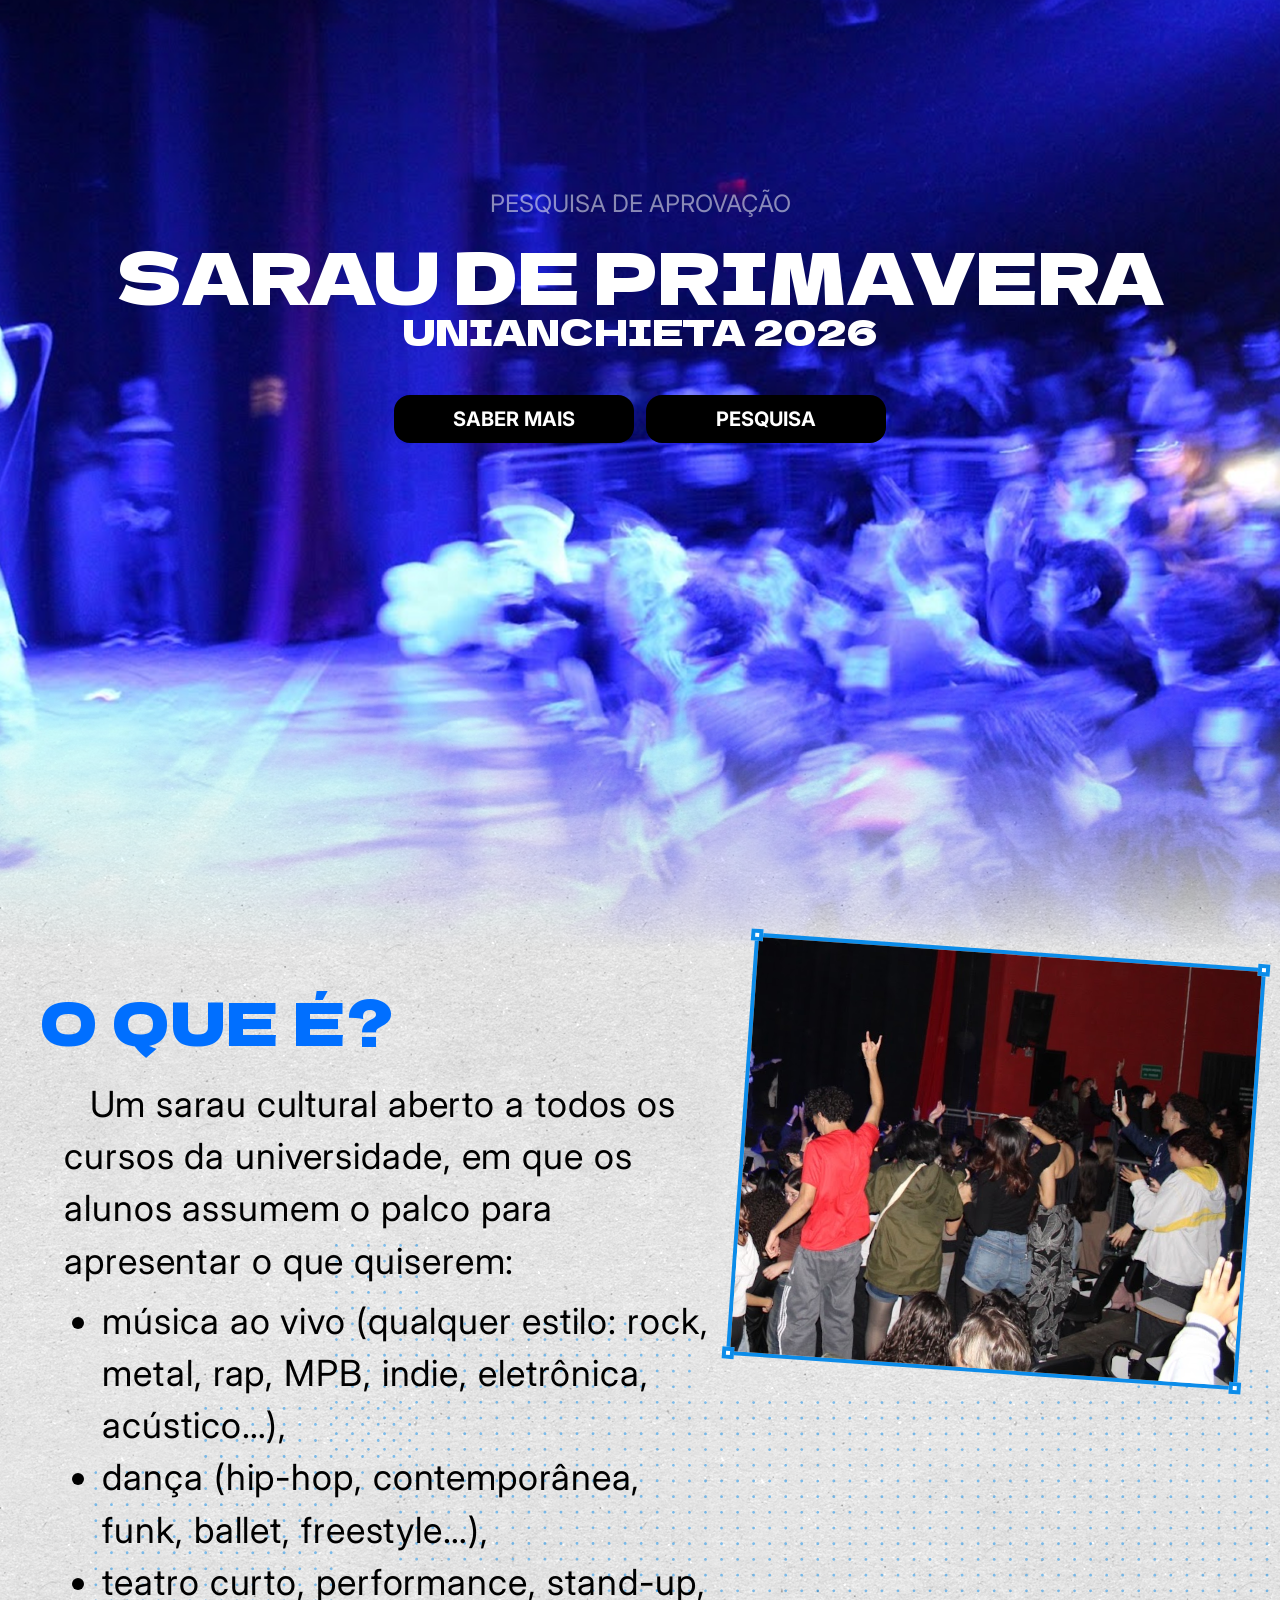
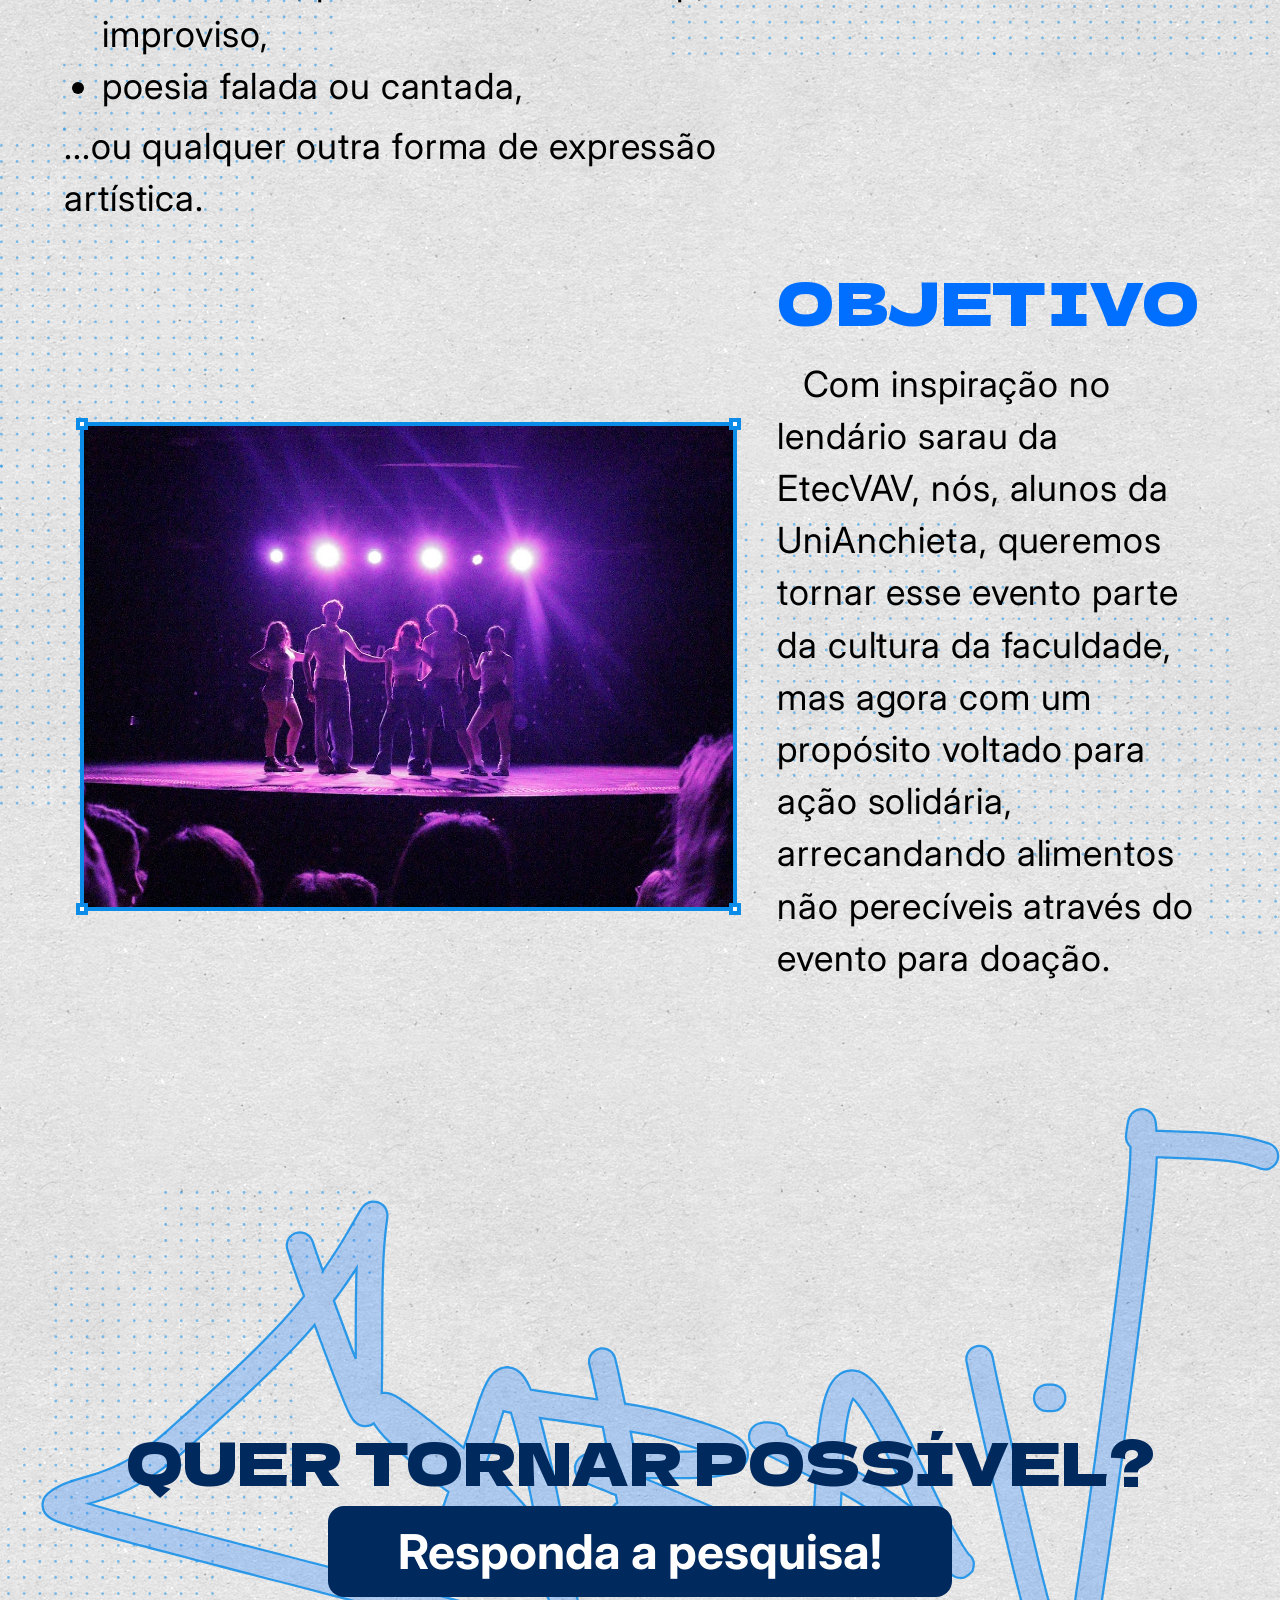
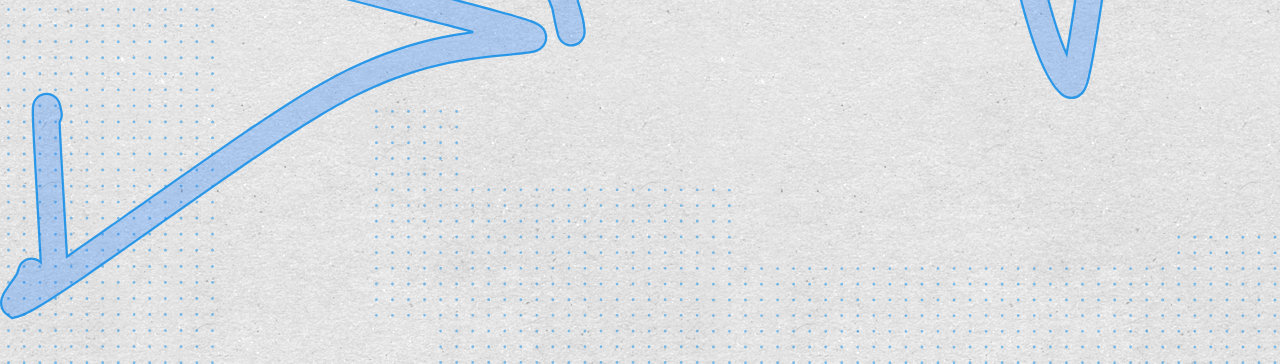
==== index.html @ e60c31ce "Correções de responsividade" ====
<!DOCTYPE html>
<html lang="pt-br">
<head>
    <meta charset="UTF-8">
    <meta name="viewport" content="width=device-width, initial-scale=1.0">
    <link rel="stylesheet" href="style.css">
    <title>Sarau cultural</title>
</head>
<body>
    <div id="TELAPRETA"><p>Por favor vire a tela.</p></div>
    <header class="h-screen md:h-[110vh] w-screen flex flex-col justify-center items-center text-white">
        <div class="flex flex-col justify-center items-center mb-[5vh]">
            <p class="text-gray-100/55 text-lg md:text-2xl mb-[2vh] mb">PESQUISA DE APROVAÇÃO</p>
            <div class="text-center">
                <h1 class="font-[DelaGothicOne] text-4xl md:text-7xl">SARAU DE PRIMAVERA</h1>
                <h3 class="font-[DelaGothicOne] text-xl md:text-4xl">UNIANCHIETA 2026</h3>
            </div>
        </div>
        <div class="flex flex-col md:flex-row gap-3 mb-[15vh] md:mb-[40vh] text-center">
            <a href="#fotoPessoas" class="bg-black rounded-2xl py-[.5em] w-[90vw] md:w-[12em] text-lg md:text-xl font-bold">SABER MAIS</a>
            <a href="" class="bg-black rounded-2xl py-[.5em] w-[90vw] md:w-[12em] text-lg md:text-xl font-bold">PESQUISA</a>
        </div>
    </header>
    <section class="flex flex-col items-center gap-5 mx-10 relative">
        <div data-proporcaox="421" data-proporcaoy="724" id="fotoPessoas" class="lg:absolute border-[#0C8CE9] border-solid border-4 -right-3 -top-10 lg:max-w-[40vw]">
            <div class="quadradinho absolute -top-2 -left-2"></div>
            <div class="quadradinho absolute -top-2 -right-2"></div>
            <div class="quadradinho absolute -bottom-2 -left-2"></div>
            <div class="quadradinho absolute -bottom-2 -right-2"></div>
            <img src="static/images/Pessoas.png" alt="Pessoas em pé de costas assistindo ao sarau">
        </div>
        <div class="absolute top-[50%] -left-10 -z-1 select-none"><img src="static/images/Dots.svg" aria-disabled="true"></div>
        <div class="absolute -top-10 right-50 rotate-270 -z-1 select-none"><img src="static/images/Dots.svg" aria-disabled="true"></div>
        <div class="flex flex-col gap-3 md:gap-7">
            <h2 class="font-[DelaGothicOne] text-3xl md:text-6xl text-[#006FFF] tracking-wide">O QUE É?</h2>
            <div class="text-xl md:text-4xl lg:w-[55%] leading-[145%] tracking-wide ml-6 flex flex-col gap-2">
                <p class="indent-[2vw]">Um sarau cultural aberto a todos os cursos da universidade, em que os alunos assumem o palco para apresentar o que quiserem:</p>
                <ul class="list-disc ml-[3vw]">
                    <li>música ao vivo (qualquer estilo: rock, metal, rap, MPB, indie, eletrônica, acústico…),</li>
                    <li>dança (hip-hop, contemporânea, funk, ballet, freestyle…),</li>
                    <li>teatro curto, performance, stand-up, improviso,</li>
                    <li>poesia falada ou cantada,</li>
                </ul>
                <p>...ou qualquer outra forma de expressão artística.</p>
            </div>
        </div>
    </section>
    <section class="flex flex-col lg:flex-row lg:justify-evenly items-center gap-10 mx-10 lg:mx-20 mt-[2vh] lg:mt-[5vh] relative">
        <div id="fotoDanca" class="relative border-[#0C8CE9] border-solid border-4 h-[95%]">
            <div class="quadradinho absolute -top-2 -left-2"></div>
            <div class="quadradinho absolute -top-2 -right-2"></div>
            <div class="quadradinho absolute -bottom-2 -left-2"></div>
            <div class="quadradinho absolute -bottom-2 -right-2"></div>
            <img src="static/images/Danca.JPG" alt="Pessoas com o rosto escuro em cima de um palco com luzes roxas atrás">
        </div>  
        <div class="absolute -top-10 right-50 rotate-90 -z-1 select-none"><img src="static/images/Dots.svg" aria-disabled="true"></div>
        <div class="flex flex-col gap-7 md:text-center lg:text-left lg:mb-20 lg:w-[70%]">
            <h2 class="font-[DelaGothicOne] text-3xl md:text-6xl md:text-center text-[#006FFF] tracking-wide">OBJETIVO</h2>
            <p class="indent-[2vw] text-xl md:text-4xl leading-[145%] justify-self-center tracking-wide">Com inspiração no lendário sarau da EtecVAV, nós, alunos da UniAnchieta, queremos tornar esse evento parte da cultura da faculdade, mas agora com um propósito voltado para ação solidária, arrecandando alimentos não perecíveis através do evento para doação.</p>
        </div>
    </section>
    <footer class="py-10 md:py-auto md:h-screen flex justify-center items-center flex-col gap-4 relative overflow-hidden text-center">
        <div class="absolute -bottom-[25%] -left-10 -z-1 select-none"><img src="static/images/Dots.svg" aria-disabled="true"></div>
        <div class="absolute -bottom-[50%] right-50 rotate-270 -z-1 select-none"><img src="static/images/Dots.svg" aria-disabled="true"></div>
        <h1 class="font-[DelaGothicOne] text-4xl md:text-6xl text-[#00295E]">QUER TORNAR POSSÍVEL?</h1>
        <a href="" class="bg-[#00295E] rounded-2xl py-[.45em] w-[13em] text-2xl md:text-5xl text-center font-bold text-white">Responda a pesquisa!</a>
    </footer>
</body>
</html>
---- style.css ----
/*! tailwindcss v4.2.1 | MIT License | https://tailwindcss.com */
@layer properties;
@layer theme, base, components, utilities;
@layer theme {
  :root, :host {
    --font-sans: ui-sans-serif, system-ui, sans-serif, "Apple Color Emoji",
      "Segoe UI Emoji", "Segoe UI Symbol", "Noto Color Emoji";
    --font-mono: ui-monospace, SFMono-Regular, Menlo, Monaco, Consolas, "Liberation Mono",
      "Courier New", monospace;
    --color-gray-100: oklch(96.7% 0.003 264.542);
    --color-black: #000;
    --color-white: #fff;
    --spacing: 0.25rem;
    --text-lg: 1.125rem;
    --text-lg--line-height: calc(1.75 / 1.125);
    --text-xl: 1.25rem;
    --text-xl--line-height: calc(1.75 / 1.25);
    --text-2xl: 1.5rem;
    --text-2xl--line-height: calc(2 / 1.5);
    --text-3xl: 1.875rem;
    --text-3xl--line-height: calc(2.25 / 1.875);
    --text-4xl: 2.25rem;
    --text-4xl--line-height: calc(2.5 / 2.25);
    --text-5xl: 3rem;
    --text-5xl--line-height: 1;
    --text-6xl: 3.75rem;
    --text-6xl--line-height: 1;
    --text-7xl: 4.5rem;
    --text-7xl--line-height: 1;
    --font-weight-bold: 700;
    --tracking-wide: 0.025em;
    --radius-2xl: 1rem;
    --default-font-family: var(--font-sans);
    --default-mono-font-family: var(--font-mono);
  }
}
@layer base {
  *, ::after, ::before, ::backdrop, ::file-selector-button {
    box-sizing: border-box;
    margin: 0;
    padding: 0;
    border: 0 solid;
  }
  html, :host {
    line-height: 1.5;
    -webkit-text-size-adjust: 100%;
    tab-size: 4;
    font-family: var(--default-font-family, ui-sans-serif, system-ui, sans-serif, "Apple Color Emoji", "Segoe UI Emoji", "Segoe UI Symbol", "Noto Color Emoji");
    font-feature-settings: var(--default-font-feature-settings, normal);
    font-variation-settings: var(--default-font-variation-settings, normal);
    -webkit-tap-highlight-color: transparent;
  }
  hr {
    height: 0;
    color: inherit;
    border-top-width: 1px;
  }
  abbr:where([title]) {
    -webkit-text-decoration: underline dotted;
    text-decoration: underline dotted;
  }
  h1, h2, h3, h4, h5, h6 {
    font-size: inherit;
    font-weight: inherit;
  }
  a {
    color: inherit;
    -webkit-text-decoration: inherit;
    text-decoration: inherit;
  }
  b, strong {
    font-weight: bolder;
  }
  code, kbd, samp, pre {
    font-family: var(--default-mono-font-family, ui-monospace, SFMono-Regular, Menlo, Monaco, Consolas, "Liberation Mono", "Courier New", monospace);
    font-feature-settings: var(--default-mono-font-feature-settings, normal);
    font-variation-settings: var(--default-mono-font-variation-settings, normal);
    font-size: 1em;
  }
  small {
    font-size: 80%;
  }
  sub, sup {
    font-size: 75%;
    line-height: 0;
    position: relative;
    vertical-align: baseline;
  }
  sub {
    bottom: -0.25em;
  }
  sup {
    top: -0.5em;
  }
  table {
    text-indent: 0;
    border-color: inherit;
    border-collapse: collapse;
  }
  :-moz-focusring {
    outline: auto;
  }
  progress {
    vertical-align: baseline;
  }
  summary {
    display: list-item;
  }
  ol, ul, menu {
    list-style: none;
  }
  img, svg, video, canvas, audio, iframe, embed, object {
    display: block;
    vertical-align: middle;
  }
  img, video {
    max-width: 100%;
    height: auto;
  }
  button, input, select, optgroup, textarea, ::file-selector-button {
    font: inherit;
    font-feature-settings: inherit;
    font-variation-settings: inherit;
    letter-spacing: inherit;
    color: inherit;
    border-radius: 0;
    background-color: transparent;
    opacity: 1;
  }
  :where(select:is([multiple], [size])) optgroup {
    font-weight: bolder;
  }
  :where(select:is([multiple], [size])) optgroup option {
    padding-inline-start: 20px;
  }
  ::file-selector-button {
    margin-inline-end: 4px;
  }
  ::placeholder {
    opacity: 1;
  }
  @supports (not (-webkit-appearance: -apple-pay-button))  or (contain-intrinsic-size: 1px) {
    ::placeholder {
      color: currentcolor;
      @supports (color: color-mix(in lab, red, red)) {
        color: color-mix(in oklab, currentcolor 50%, transparent);
      }
    }
  }
  textarea {
    resize: vertical;
  }
  ::-webkit-search-decoration {
    -webkit-appearance: none;
  }
  ::-webkit-date-and-time-value {
    min-height: 1lh;
    text-align: inherit;
  }
  ::-webkit-datetime-edit {
    display: inline-flex;
  }
  ::-webkit-datetime-edit-fields-wrapper {
    padding: 0;
  }
  ::-webkit-datetime-edit, ::-webkit-datetime-edit-year-field, ::-webkit-datetime-edit-month-field, ::-webkit-datetime-edit-day-field, ::-webkit-datetime-edit-hour-field, ::-webkit-datetime-edit-minute-field, ::-webkit-datetime-edit-second-field, ::-webkit-datetime-edit-millisecond-field, ::-webkit-datetime-edit-meridiem-field {
    padding-block: 0;
  }
  ::-webkit-calendar-picker-indicator {
    line-height: 1;
  }
  :-moz-ui-invalid {
    box-shadow: none;
  }
  button, input:where([type="button"], [type="reset"], [type="submit"]), ::file-selector-button {
    appearance: button;
  }
  ::-webkit-inner-spin-button, ::-webkit-outer-spin-button {
    height: auto;
  }
  [hidden]:where(:not([hidden="until-found"])) {
    display: none !important;
  }
}
@layer utilities {
  .absolute {
    position: absolute;
  }
  .relative {
    position: relative;
  }
  .static {
    position: static;
  }
  .-top-2 {
    top: calc(var(--spacing) * -2);
  }
  .-top-10 {
    top: calc(var(--spacing) * -10);
  }
  .top-\[50\%\] {
    top: 50%;
  }
  .-right-2 {
    right: calc(var(--spacing) * -2);
  }
  .-right-3 {
    right: calc(var(--spacing) * -3);
  }
  .right-50 {
    right: calc(var(--spacing) * 50);
  }
  .-bottom-2 {
    bottom: calc(var(--spacing) * -2);
  }
  .-bottom-\[25\%\] {
    bottom: calc(25% * -1);
  }
  .-bottom-\[50\%\] {
    bottom: calc(50% * -1);
  }
  .-left-2 {
    left: calc(var(--spacing) * -2);
  }
  .-left-10 {
    left: calc(var(--spacing) * -10);
  }
  .-z-1 {
    z-index: calc(1 * -1);
  }
  .mx-10 {
    margin-inline: calc(var(--spacing) * 10);
  }
  .mt-60 {
    margin-top: calc(var(--spacing) * 60);
  }
  .mt-\[2vh\] {
    margin-top: 2vh;
  }
  .mb-\[2vh\] {
    margin-bottom: 2vh;
  }
  .mb-\[5vh\] {
    margin-bottom: 5vh;
  }
  .mb-\[15vh\] {
    margin-bottom: 15vh;
  }
  .ml-6 {
    margin-left: calc(var(--spacing) * 6);
  }
  .ml-\[3vw\] {
    margin-left: 3vw;
  }
  .flex {
    display: flex;
  }
  .table {
    display: table;
  }
  .h-\[95\%\] {
    height: 95%;
  }
  .h-screen {
    height: 100vh;
  }
  .w-\[13em\] {
    width: 13em;
  }
  .w-\[90vw\] {
    width: 90vw;
  }
  .w-screen {
    width: 100vw;
  }
  .max-w-\[40vw\] {
    max-width: 40vw;
  }
  .border-collapse {
    border-collapse: collapse;
  }
  .rotate-90 {
    rotate: 90deg;
  }
  .rotate-270 {
    rotate: 270deg;
  }
  .resize {
    resize: both;
  }
  .list-disc {
    list-style-type: disc;
  }
  .flex-col {
    flex-direction: column;
  }
  .items-center {
    align-items: center;
  }
  .justify-center {
    justify-content: center;
  }
  .gap-2 {
    gap: calc(var(--spacing) * 2);
  }
  .gap-3 {
    gap: calc(var(--spacing) * 3);
  }
  .gap-4 {
    gap: calc(var(--spacing) * 4);
  }
  .gap-5 {
    gap: calc(var(--spacing) * 5);
  }
  .gap-7 {
    gap: calc(var(--spacing) * 7);
  }
  .gap-10 {
    gap: calc(var(--spacing) * 10);
  }
  .justify-self-center {
    justify-self: center;
  }
  .overflow-hidden {
    overflow: hidden;
  }
  .rounded-2xl {
    border-radius: var(--radius-2xl);
  }
  .border {
    border-style: var(--tw-border-style);
    border-width: 1px;
  }
  .border-4 {
    border-style: var(--tw-border-style);
    border-width: 4px;
  }
  .border-solid {
    --tw-border-style: solid;
    border-style: solid;
  }
  .border-\[\#0C8CE9\] {
    border-color: #0C8CE9;
  }
  .bg-\[\#00295E\] {
    background-color: #00295E;
  }
  .bg-black {
    background-color: var(--color-black);
  }
  .py-10 {
    padding-block: calc(var(--spacing) * 10);
  }
  .py-\[\.5em\] {
    padding-block: .5em;
  }
  .py-\[\.45em\] {
    padding-block: .45em;
  }
  .text-center {
    text-align: center;
  }
  .indent-\[2vw\] {
    text-indent: 2vw;
  }
  .font-\[DelaGothicOne\] {
    font-family: DelaGothicOne;
  }
  .text-2xl {
    font-size: var(--text-2xl);
    line-height: var(--tw-leading, var(--text-2xl--line-height));
  }
  .text-3xl {
    font-size: var(--text-3xl);
    line-height: var(--tw-leading, var(--text-3xl--line-height));
  }
  .text-4xl {
    font-size: var(--text-4xl);
    line-height: var(--tw-leading, var(--text-4xl--line-height));
  }
  .text-lg {
    font-size: var(--text-lg);
    line-height: var(--tw-leading, var(--text-lg--line-height));
  }
  .text-xl {
    font-size: var(--text-xl);
    line-height: var(--tw-leading, var(--text-xl--line-height));
  }
  .leading-\[145\%\] {
    --tw-leading: 145%;
    line-height: 145%;
  }
  .font-bold {
    --tw-font-weight: var(--font-weight-bold);
    font-weight: var(--font-weight-bold);
  }
  .tracking-wide {
    --tw-tracking: var(--tracking-wide);
    letter-spacing: var(--tracking-wide);
  }
  .text-\[\#006FFF\] {
    color: #006FFF;
  }
  .text-\[\#00295E\] {
    color: #00295E;
  }
  .text-gray-100 {
    color: var(--color-gray-100);
  }
  .text-gray-100\/55 {
    color: color-mix(in srgb, oklch(96.7% 0.003 264.542) 55%, transparent);
    @supports (color: color-mix(in lab, red, red)) {
      color: color-mix(in oklab, var(--color-gray-100) 55%, transparent);
    }
  }
  .text-white {
    color: var(--color-white);
  }
  .underline {
    text-decoration-line: underline;
  }
  .outline {
    outline-style: var(--tw-outline-style);
    outline-width: 1px;
  }
  .select-none {
    -webkit-user-select: none;
    user-select: none;
  }
  .md\:absolute {
    @media (width >= 48rem) {
      position: absolute;
    }
  }
  .md\:mt-\[50vh\] {
    @media (width >= 48rem) {
      margin-top: 50vh;
    }
  }
  .md\:mt-auto {
    @media (width >= 48rem) {
      margin-top: auto;
    }
  }
  .md\:mb-\[40vh\] {
    @media (width >= 48rem) {
      margin-bottom: 40vh;
    }
  }
  .md\:h-\[110vh\] {
    @media (width >= 48rem) {
      height: 110vh;
    }
  }
  .md\:h-screen {
    @media (width >= 48rem) {
      height: 100vh;
    }
  }
  .md\:w-\[12em\] {
    @media (width >= 48rem) {
      width: 12em;
    }
  }
  .md\:max-w-\[40vw\] {
    @media (width >= 48rem) {
      max-width: 40vw;
    }
  }
  .md\:flex-row {
    @media (width >= 48rem) {
      flex-direction: row;
    }
  }
  .md\:gap-7 {
    @media (width >= 48rem) {
      gap: calc(var(--spacing) * 7);
    }
  }
  .md\:text-center {
    @media (width >= 48rem) {
      text-align: center;
    }
  }
  .md\:text-2xl {
    @media (width >= 48rem) {
      font-size: var(--text-2xl);
      line-height: var(--tw-leading, var(--text-2xl--line-height));
    }
  }
  .md\:text-4xl {
    @media (width >= 48rem) {
      font-size: var(--text-4xl);
      line-height: var(--tw-leading, var(--text-4xl--line-height));
    }
  }
  .md\:text-5xl {
    @media (width >= 48rem) {
      font-size: var(--text-5xl);
      line-height: var(--tw-leading, var(--text-5xl--line-height));
    }
  }
  .md\:text-6xl {
    @media (width >= 48rem) {
      font-size: var(--text-6xl);
      line-height: var(--tw-leading, var(--text-6xl--line-height));
    }
  }
  .md\:text-7xl {
    @media (width >= 48rem) {
      font-size: var(--text-7xl);
      line-height: var(--tw-leading, var(--text-7xl--line-height));
    }
  }
  .md\:text-xl {
    @media (width >= 48rem) {
      font-size: var(--text-xl);
      line-height: var(--tw-leading, var(--text-xl--line-height));
    }
  }
  .lg\:absolute {
    @media (width >= 64rem) {
      position: absolute;
    }
  }
  .lg\:mx-20 {
    @media (width >= 64rem) {
      margin-inline: calc(var(--spacing) * 20);
    }
  }
  .lg\:mt-\[5vh\] {
    @media (width >= 64rem) {
      margin-top: 5vh;
    }
  }
  .lg\:mt-auto {
    @media (width >= 64rem) {
      margin-top: auto;
    }
  }
  .lg\:mb-20 {
    @media (width >= 64rem) {
      margin-bottom: calc(var(--spacing) * 20);
    }
  }
  .lg\:w-\[55\%\] {
    @media (width >= 64rem) {
      width: 55%;
    }
  }
  .lg\:w-\[70\%\] {
    @media (width >= 64rem) {
      width: 70%;
    }
  }
  .lg\:max-w-\[40vw\] {
    @media (width >= 64rem) {
      max-width: 40vw;
    }
  }
  .lg\:flex-row {
    @media (width >= 64rem) {
      flex-direction: row;
    }
  }
  .lg\:justify-evenly {
    @media (width >= 64rem) {
      justify-content: space-evenly;
    }
  }
  .lg\:text-left {
    @media (width >= 64rem) {
      text-align: left;
    }
  }
}
@font-face {
  font-family: "DelaGothicOne";
  src: url(static/fonts/Dela_Gothic_One/DelaGothicOne-Regular.ttf);
}
@font-face {
  font-family: "Inter";
  src: url(static/fonts/Inter/Inter-VariableFont_opsz\,wght.ttf);
}
html, body {
  padding: 0;
  margin: 0;
  min-height: 100vh;
  font-family: "Inter", sans-serif;
  scroll-behavior: smooth;
  scrollbar-width: thin;
  scrollbar-color: #0095ff transparent;
}
body {
  background-image: url(static/images/paper.png);
  overflow-x: hidden;
}
header {
  background-image: url(static/images/Hero.png);
  background-position: bottom;
  background-size: cover;
  background-repeat: no-repeat;
}
footer {
  background-image: url(static/images/Grafite.svg);
  background-position: center;
  background-size: cover;
  background-repeat: no-repeat;
}
.quadradinho {
  background-color: white;
  border: #0C8CE9 solid 4px;
  width: 12px;
  height: 12px;
}
#fotoPessoas {
  rotate: 4deg;
}
#TELAPRETA {
  width: 100vw;
  height: 100vh;
  background-color: black;
  color: #fff;
  position: fixed;
  top: 0;
  left: 0;
  text-align: center;
  display: none;
  justify-content: center;
  align-items: center;
  z-index: 100;
}
@media (width >= 48rem) {
  footer {
    background-size: contain;
  }
}
@media only screen and (max-width: 1000px) and (orientation: landscape) {
  #TELAPRETA {
    display: flex;
  }
}
@property --tw-border-style {
  syntax: "*";
  inherits: false;
  initial-value: solid;
}
@property --tw-leading {
  syntax: "*";
  inherits: false;
}
@property --tw-font-weight {
  syntax: "*";
  inherits: false;
}
@property --tw-tracking {
  syntax: "*";
  inherits: false;
}
@property --tw-outline-style {
  syntax: "*";
  inherits: false;
  initial-value: solid;
}
@layer properties {
  @supports ((-webkit-hyphens: none) and (not (margin-trim: inline))) or ((-moz-orient: inline) and (not (color:rgb(from red r g b)))) {
    *, ::before, ::after, ::backdrop {
      --tw-border-style: solid;
      --tw-leading: initial;
      --tw-font-weight: initial;
      --tw-tracking: initial;
      --tw-outline-style: solid;
    }
  }
}
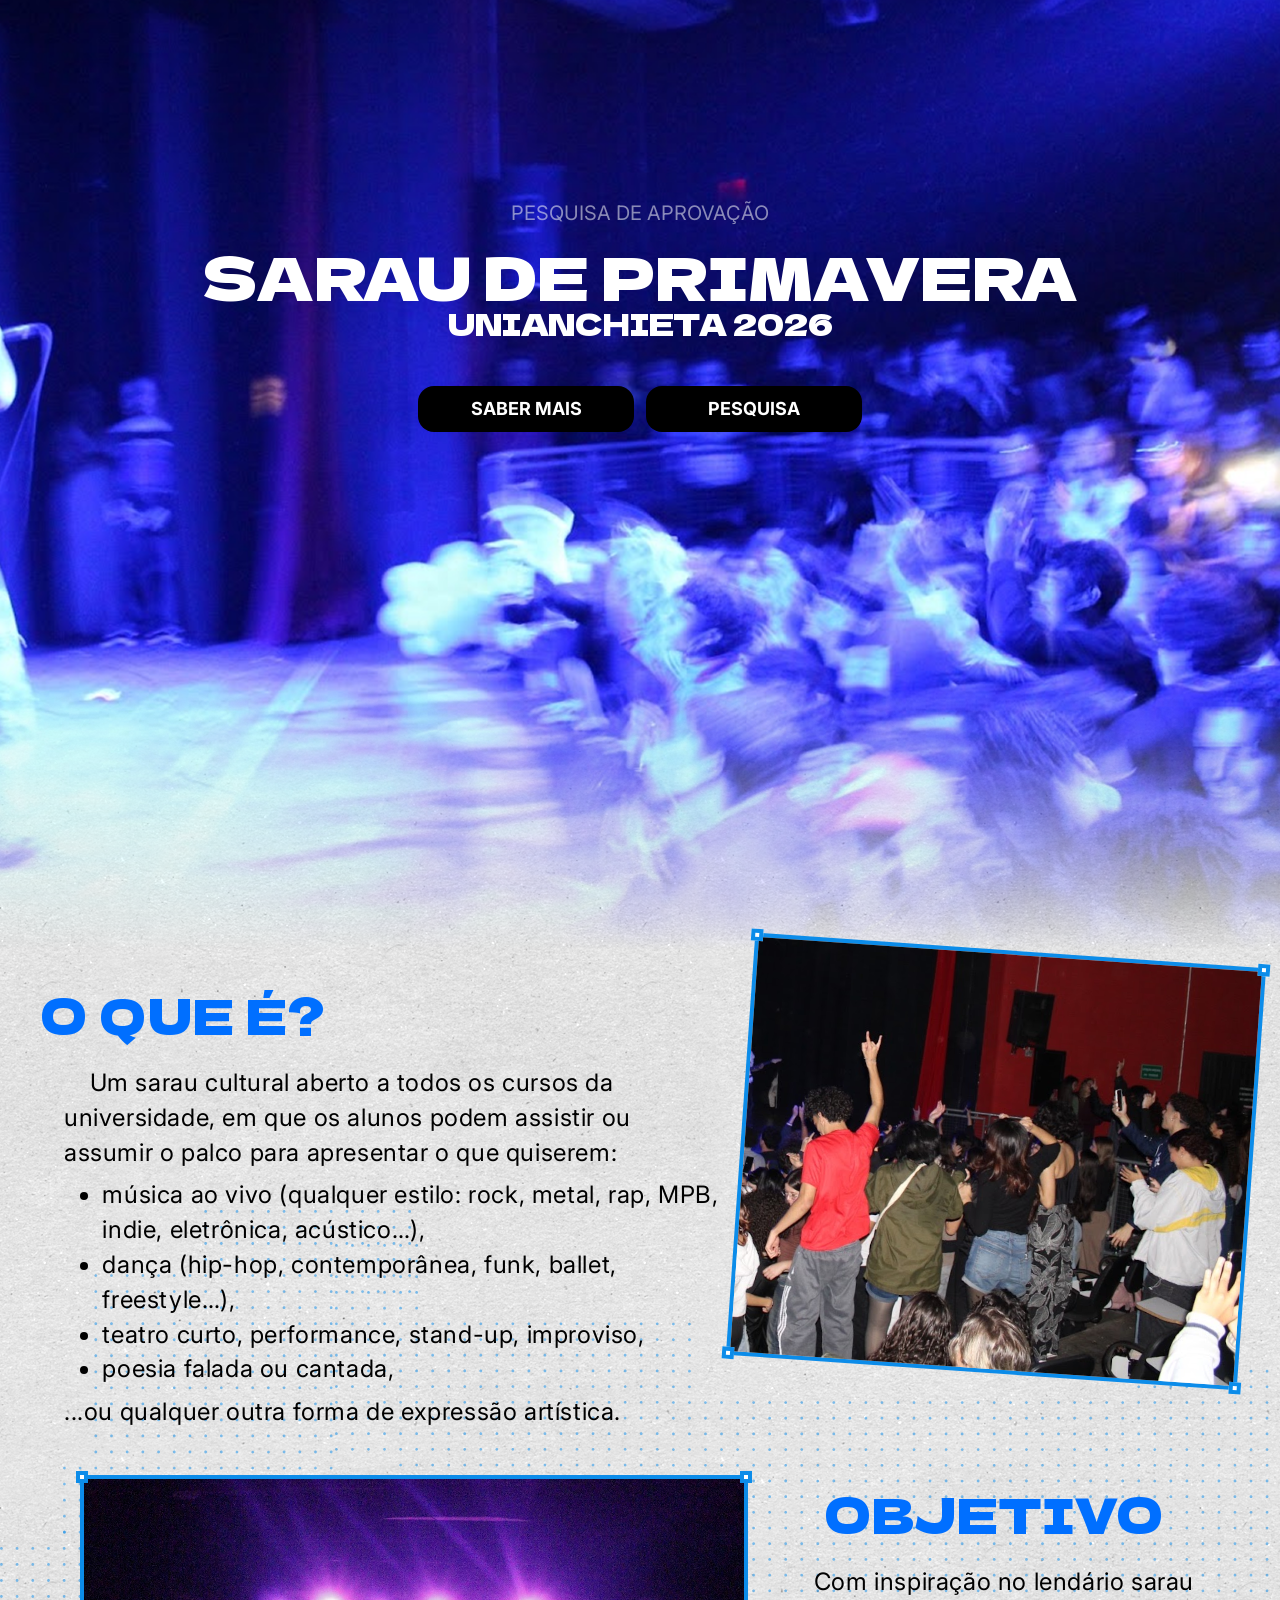
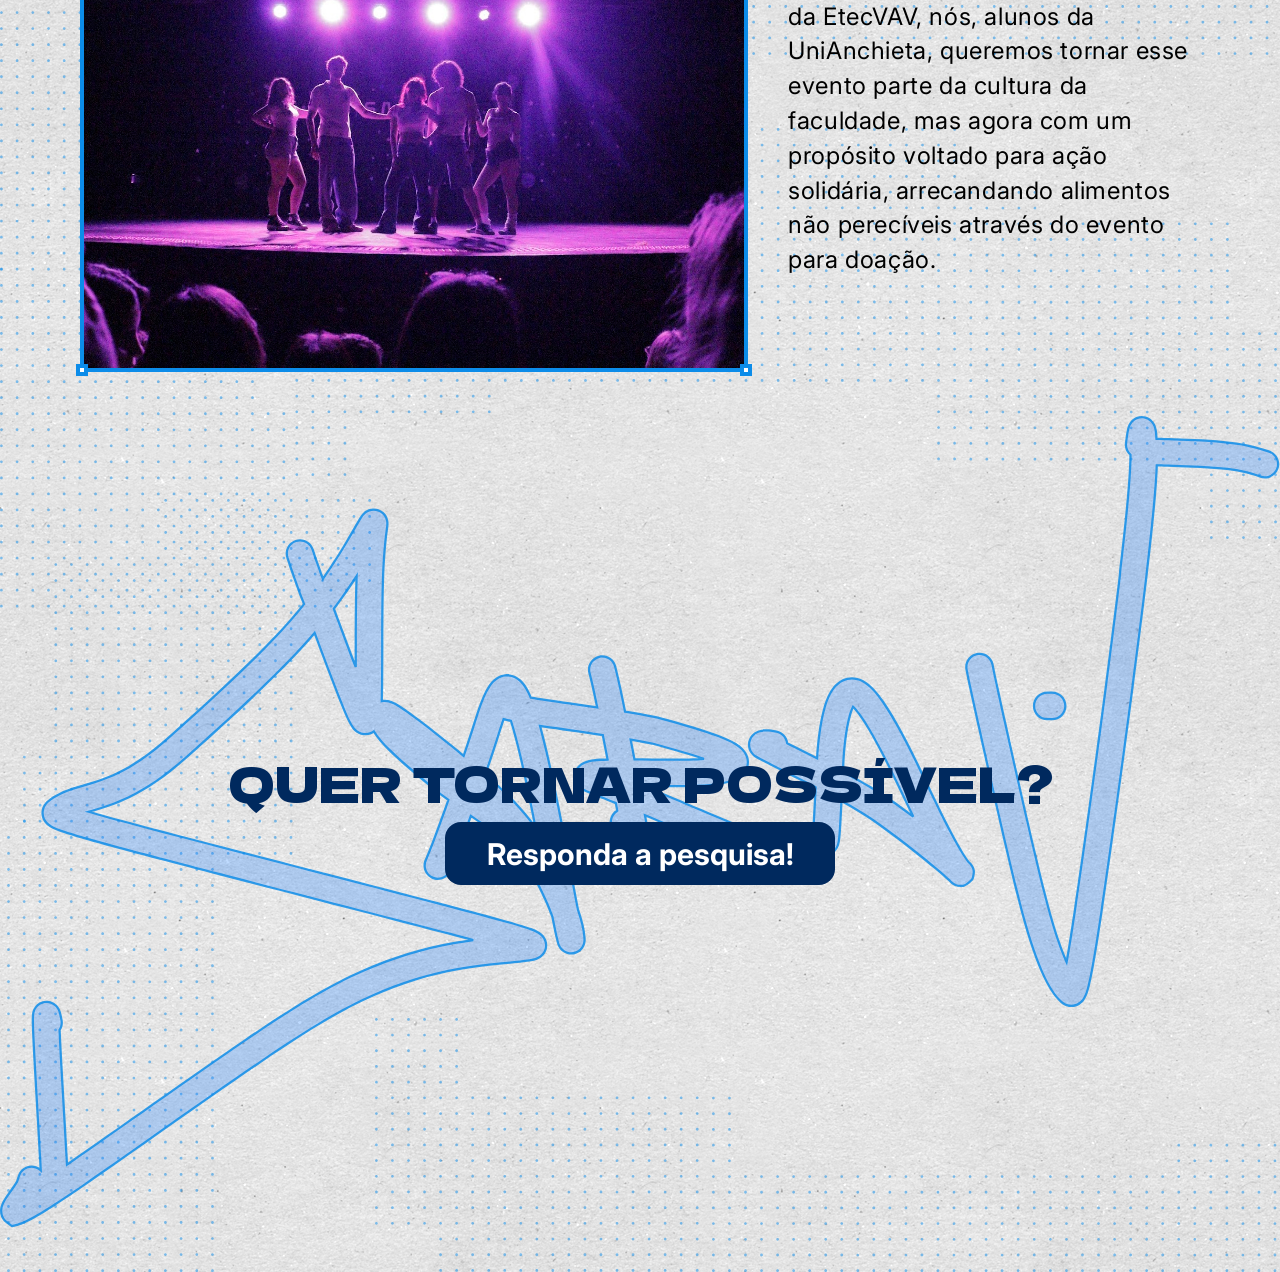
==== commit fbe75ab3: "Responsividade para monitores médios" ====
--- a/index.html
+++ b/index.html
@@ -10,15 +10,15 @@
     <div id="TELAPRETA"><p>Por favor vire a tela.</p></div>
     <header class="h-screen md:h-[110vh] w-screen flex flex-col justify-center items-center text-white">
         <div class="flex flex-col justify-center items-center mb-[5vh]">
-            <p class="text-gray-100/55 text-lg md:text-2xl mb-[2vh] mb">PESQUISA DE APROVAÇÃO</p>
+            <p class="text-gray-100/55 text-lg md:text-xl 2xl:text-2xl mb-[2vh] mb">PESQUISA DE APROVAÇÃO</p>
             <div class="text-center">
-                <h1 class="font-[DelaGothicOne] text-4xl md:text-7xl">SARAU DE PRIMAVERA</h1>
-                <h3 class="font-[DelaGothicOne] text-xl md:text-4xl">UNIANCHIETA 2026</h3>
+                <h1 class="font-[DelaGothicOne] text-4xl md:text-6xl 2xl:text-7xl">SARAU DE PRIMAVERA</h1>
+                <h3 class="font-[DelaGothicOne] text-xl md:text-3xl 2xl:text-4xl">UNIANCHIETA 2026</h3>
             </div>
         </div>
         <div class="flex flex-col md:flex-row gap-3 mb-[15vh] md:mb-[40vh] text-center">
-            <a href="#fotoPessoas" class="bg-black rounded-2xl py-[.5em] w-[90vw] md:w-[12em] text-lg md:text-xl font-bold">SABER MAIS</a>
-            <a href="" class="bg-black rounded-2xl py-[.5em] w-[90vw] md:w-[12em] text-lg md:text-xl font-bold">PESQUISA</a>
+            <a href="#fotoPessoas" class="bg-black rounded-2xl py-[.5em] w-[90vw] md:w-[12em] text-lg 2xl:text-xl font-bold">SABER MAIS</a>
+            <a href="" class="bg-black rounded-2xl py-[.5em] w-[90vw] md:w-[12em] text-lg 2xl:text-xl font-bold">PESQUISA</a>
         </div>
     </header>
     <section class="flex flex-col items-center gap-5 mx-10 relative">
@@ -32,9 +32,9 @@
         <div class="absolute top-[50%] -left-10 -z-1 select-none"><img src="static/images/Dots.svg" aria-disabled="true"></div>
         <div class="absolute -top-10 right-50 rotate-270 -z-1 select-none"><img src="static/images/Dots.svg" aria-disabled="true"></div>
         <div class="flex flex-col gap-3 md:gap-7">
-            <h2 class="font-[DelaGothicOne] text-3xl md:text-6xl text-[#006FFF] tracking-wide">O QUE É?</h2>
-            <div class="text-xl md:text-4xl lg:w-[55%] leading-[145%] tracking-wide ml-6 flex flex-col gap-2">
-                <p class="indent-[2vw]">Um sarau cultural aberto a todos os cursos da universidade, em que os alunos assumem o palco para apresentar o que quiserem:</p>
+            <h2 class="font-[DelaGothicOne] text-3xl md:text-5xl 2xl:text-6xl text-[#006FFF] tracking-wide">O QUE É?</h2>
+            <div class="text-xl md:text-2xl 2xl:text-4xl lg:w-[55%] leading-[145%] tracking-wide ml-6 flex flex-col gap-2">
+                <p class="indent-[2vw]">Um sarau cultural aberto a todos os cursos da universidade, em que os alunos podem assistir ou assumir o palco para apresentar o que quiserem:</p>
                 <ul class="list-disc ml-[3vw]">
                     <li>música ao vivo (qualquer estilo: rock, metal, rap, MPB, indie, eletrônica, acústico…),</li>
                     <li>dança (hip-hop, contemporânea, funk, ballet, freestyle…),</li>
@@ -55,15 +55,15 @@
         </div>  
         <div class="absolute -top-10 right-50 rotate-90 -z-1 select-none"><img src="static/images/Dots.svg" aria-disabled="true"></div>
         <div class="flex flex-col gap-7 md:text-center lg:text-left lg:mb-20 lg:w-[70%]">
-            <h2 class="font-[DelaGothicOne] text-3xl md:text-6xl md:text-center text-[#006FFF] tracking-wide">OBJETIVO</h2>
-            <p class="indent-[2vw] text-xl md:text-4xl leading-[145%] justify-self-center tracking-wide">Com inspiração no lendário sarau da EtecVAV, nós, alunos da UniAnchieta, queremos tornar esse evento parte da cultura da faculdade, mas agora com um propósito voltado para ação solidária, arrecandando alimentos não perecíveis através do evento para doação.</p>
+            <h2 class="font-[DelaGothicOne] text-3xl md:text-5xl 2xl:text-6xl md:text-center text-[#006FFF] tracking-wide">OBJETIVO</h2>
+            <p class="indent-[2vw] text-xl md:text-2xl 2xl:text-4xl leading-[145%] justify-self-center tracking-wide">Com inspiração no lendário sarau da EtecVAV, nós, alunos da UniAnchieta, queremos tornar esse evento parte da cultura da faculdade, mas agora com um propósito voltado para ação solidária, arrecandando alimentos não perecíveis através do evento para doação.</p>
         </div>
     </section>
     <footer class="py-10 md:py-auto md:h-screen flex justify-center items-center flex-col gap-4 relative overflow-hidden text-center">
         <div class="absolute -bottom-[25%] -left-10 -z-1 select-none"><img src="static/images/Dots.svg" aria-disabled="true"></div>
         <div class="absolute -bottom-[50%] right-50 rotate-270 -z-1 select-none"><img src="static/images/Dots.svg" aria-disabled="true"></div>
-        <h1 class="font-[DelaGothicOne] text-4xl md:text-6xl text-[#00295E]">QUER TORNAR POSSÍVEL?</h1>
-        <a href="" class="bg-[#00295E] rounded-2xl py-[.45em] w-[13em] text-2xl md:text-5xl text-center font-bold text-white">Responda a pesquisa!</a>
+        <h1 class="font-[DelaGothicOne] text-4xl md:text-5xl 2xl:text-6xl text-[#00295E]">QUER TORNAR POSSÍVEL?</h1>
+        <a href="" class="bg-[#00295E] rounded-2xl py-[.45em] w-[13em] text-2xl md:text-3xl 2xl:text-5xl text-center font-bold text-white">Responda a pesquisa!</a>
     </footer>
 </body>
 </html>
--- a/style.css
+++ b/style.css
@@ -488,6 +488,12 @@
       line-height: var(--tw-leading, var(--text-2xl--line-height));
     }
   }
+  .md\:text-3xl {
+    @media (width >= 48rem) {
+      font-size: var(--text-3xl);
+      line-height: var(--tw-leading, var(--text-3xl--line-height));
+    }
+  }
   .md\:text-4xl {
     @media (width >= 48rem) {
       font-size: var(--text-4xl);
@@ -571,6 +577,59 @@
   .lg\:text-left {
     @media (width >= 64rem) {
       text-align: left;
+    }
+  }
+  .lg\:text-4xl {
+    @media (width >= 64rem) {
+      font-size: var(--text-4xl);
+      line-height: var(--tw-leading, var(--text-4xl--line-height));
+    }
+  }
+  .xl\:text-4xl {
+    @media (width >= 80rem) {
+      font-size: var(--text-4xl);
+      line-height: var(--tw-leading, var(--text-4xl--line-height));
+    }
+  }
+  .\32 xl\:w-\[12em\] {
+    @media (width >= 96rem) {
+      width: 12em;
+    }
+  }
+  .\32 xl\:text-2xl {
+    @media (width >= 96rem) {
+      font-size: var(--text-2xl);
+      line-height: var(--tw-leading, var(--text-2xl--line-height));
+    }
+  }
+  .\32 xl\:text-4xl {
+    @media (width >= 96rem) {
+      font-size: var(--text-4xl);
+      line-height: var(--tw-leading, var(--text-4xl--line-height));
+    }
+  }
+  .\32 xl\:text-5xl {
+    @media (width >= 96rem) {
+      font-size: var(--text-5xl);
+      line-height: var(--tw-leading, var(--text-5xl--line-height));
+    }
+  }
+  .\32 xl\:text-6xl {
+    @media (width >= 96rem) {
+      font-size: var(--text-6xl);
+      line-height: var(--tw-leading, var(--text-6xl--line-height));
+    }
+  }
+  .\32 xl\:text-7xl {
+    @media (width >= 96rem) {
+      font-size: var(--text-7xl);
+      line-height: var(--tw-leading, var(--text-7xl--line-height));
+    }
+  }
+  .\32 xl\:text-xl {
+    @media (width >= 96rem) {
+      font-size: var(--text-xl);
+      line-height: var(--tw-leading, var(--text-xl--line-height));
     }
   }
 }
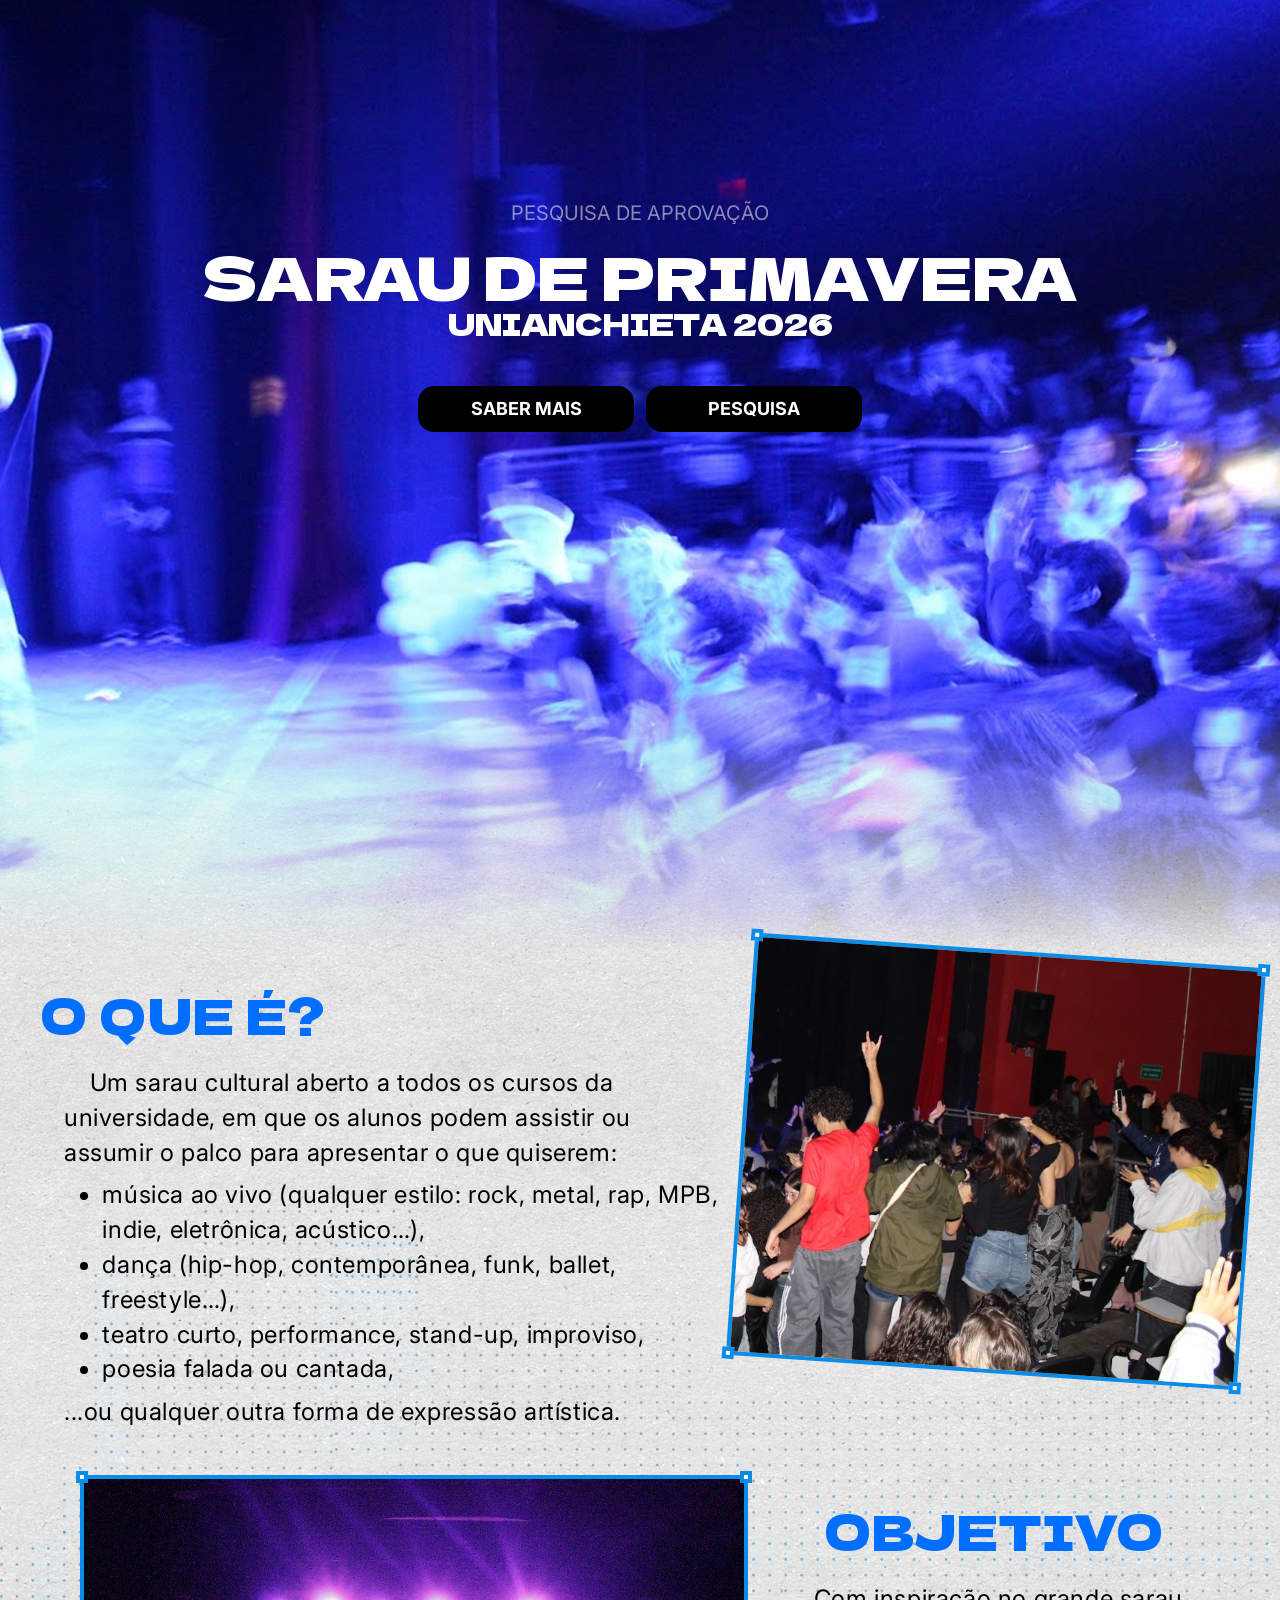
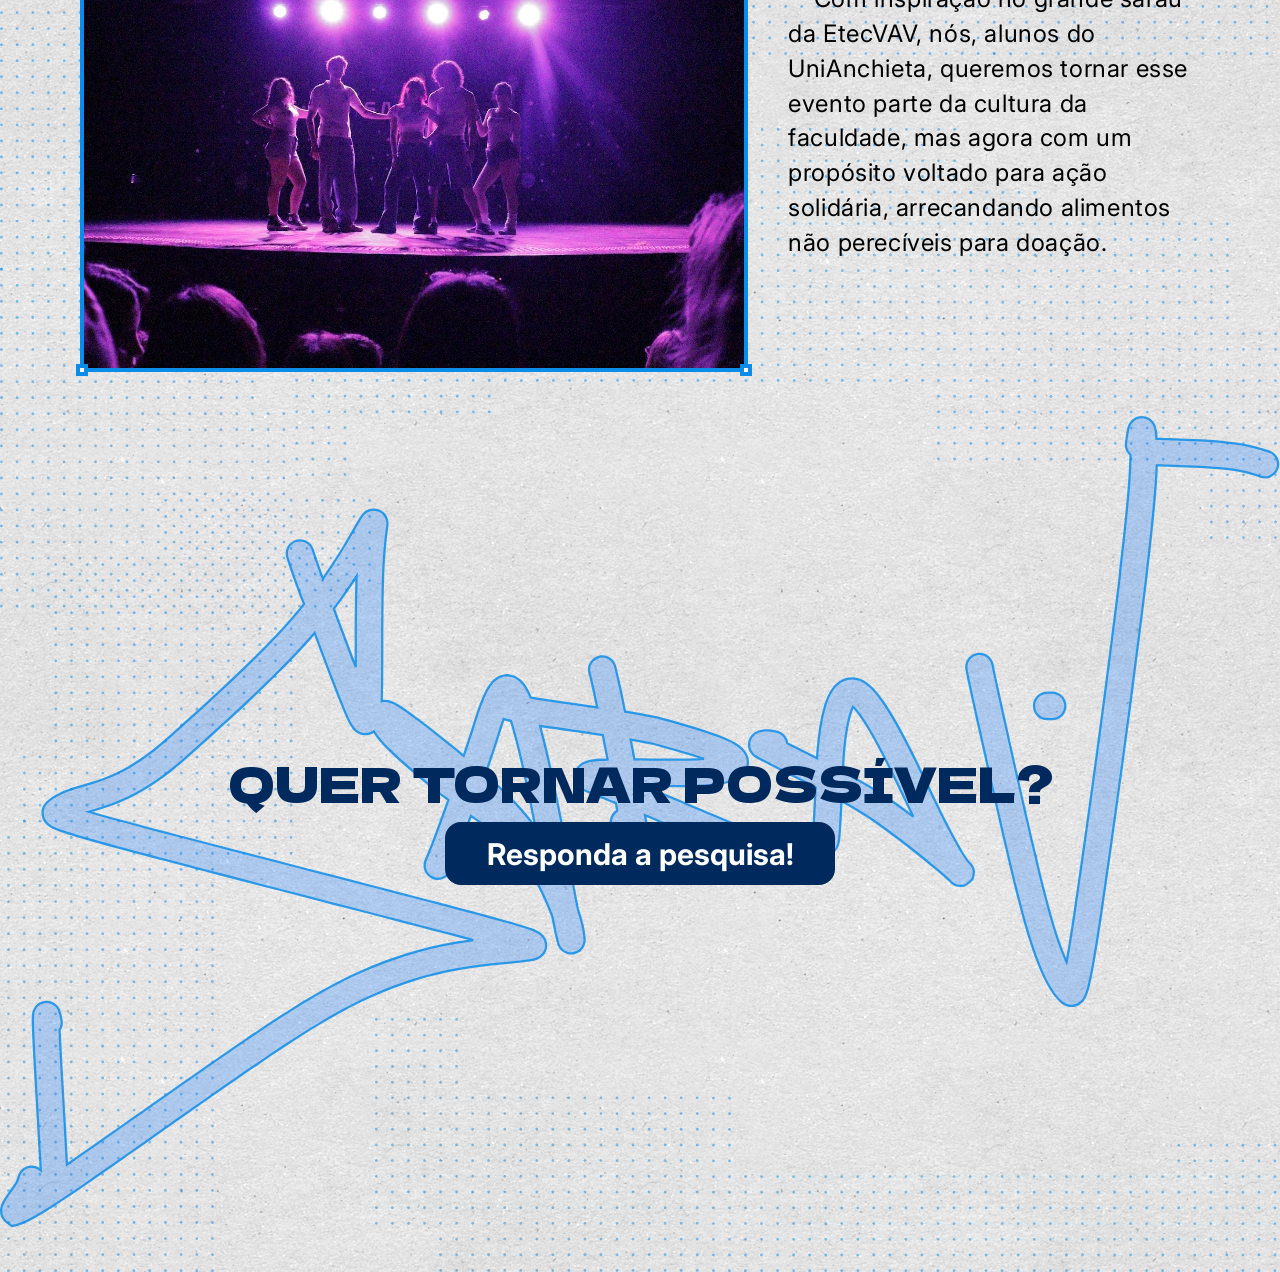
==== commit f5b12023: "Mudança no texto de objetivo" ====
--- a/index.html
+++ b/index.html
@@ -56,7 +56,7 @@
         <div class="absolute -top-10 right-50 rotate-90 -z-1 select-none"><img src="static/images/Dots.svg" aria-disabled="true"></div>
         <div class="flex flex-col gap-7 md:text-center lg:text-left lg:mb-20 lg:w-[70%]">
             <h2 class="font-[DelaGothicOne] text-3xl md:text-5xl 2xl:text-6xl md:text-center text-[#006FFF] tracking-wide">OBJETIVO</h2>
-            <p class="indent-[2vw] text-xl md:text-2xl 2xl:text-4xl leading-[145%] justify-self-center tracking-wide">Com inspiração no lendário sarau da EtecVAV, nós, alunos da UniAnchieta, queremos tornar esse evento parte da cultura da faculdade, mas agora com um propósito voltado para ação solidária, arrecandando alimentos não perecíveis através do evento para doação.</p>
+            <p class="indent-[2vw] text-xl md:text-2xl 2xl:text-4xl leading-[145%] justify-self-center tracking-wide">Com inspiração no grande sarau da EtecVAV, nós, alunos do UniAnchieta, queremos tornar esse evento parte da cultura da faculdade, mas agora com um propósito voltado para ação solidária, arrecandando alimentos não perecíveis para doação.</p>
         </div>
     </section>
     <footer class="py-10 md:py-auto md:h-screen flex justify-center items-center flex-col gap-4 relative overflow-hidden text-center">
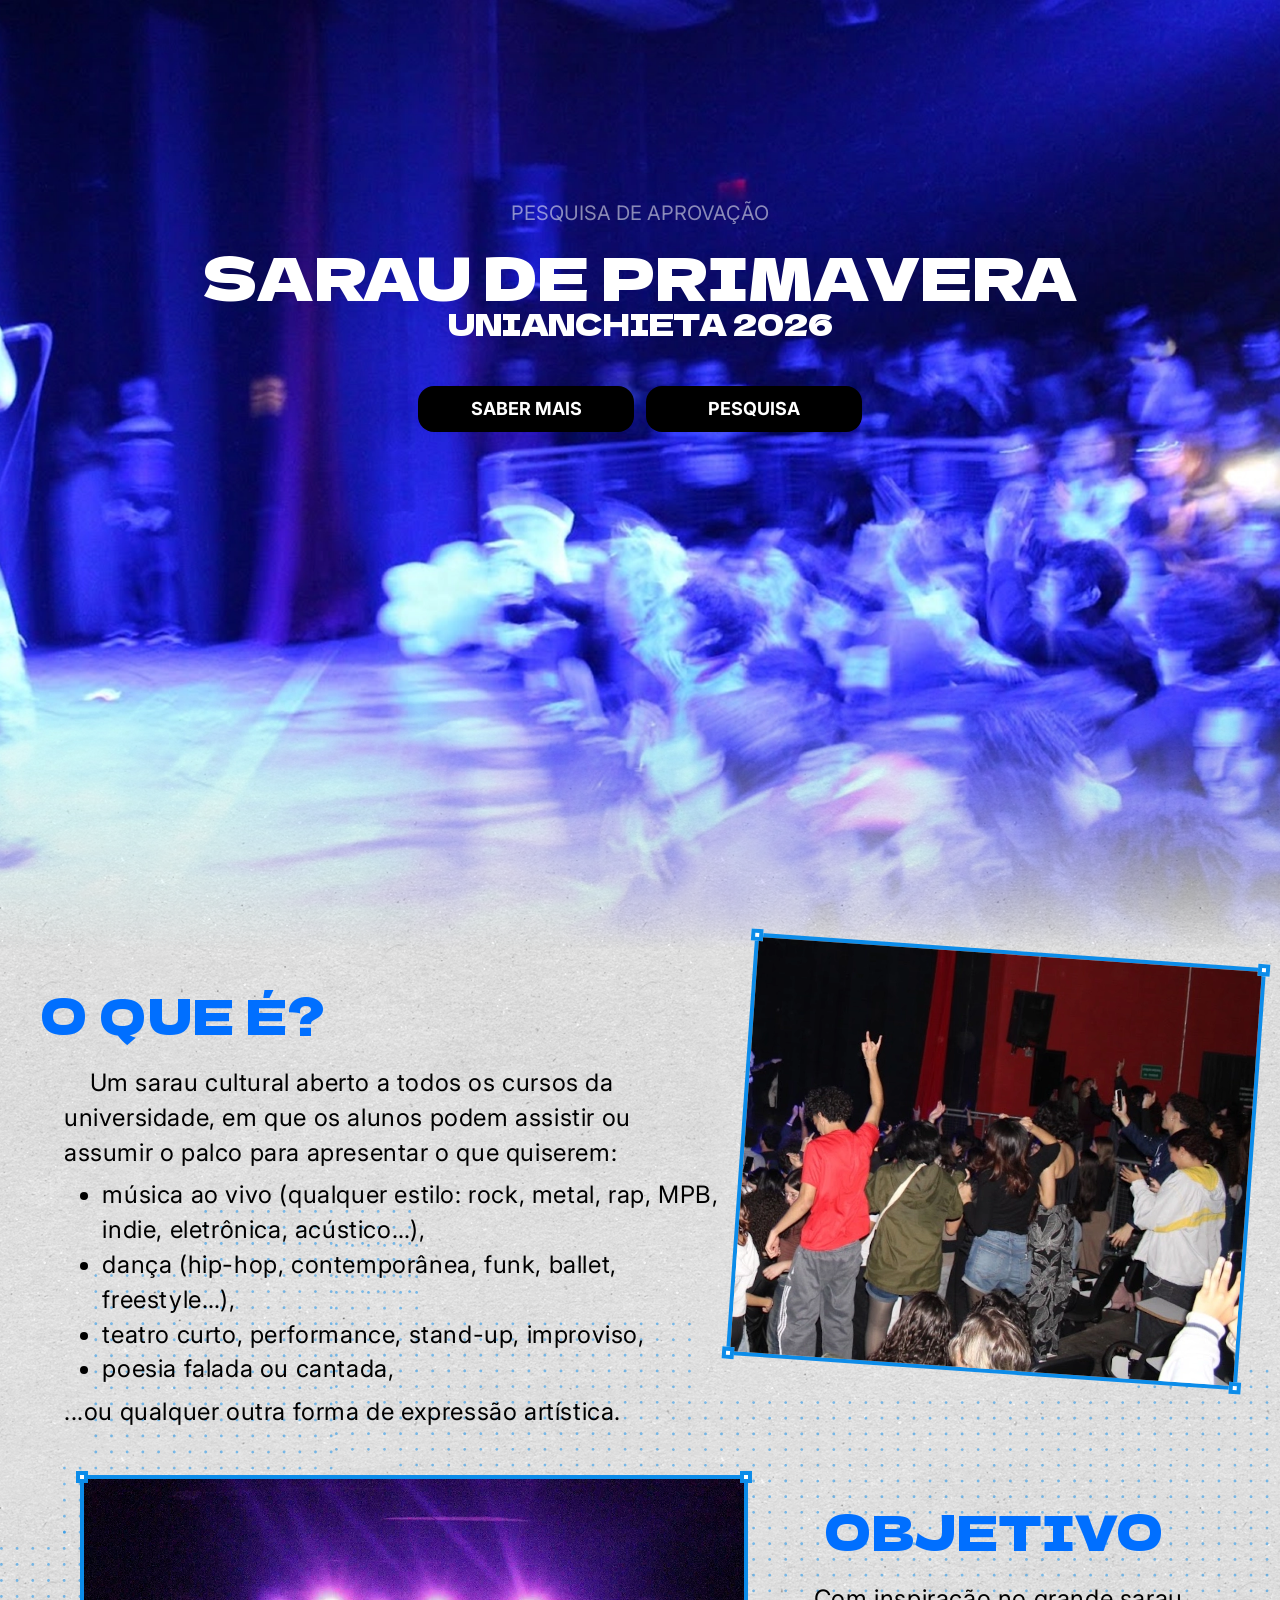
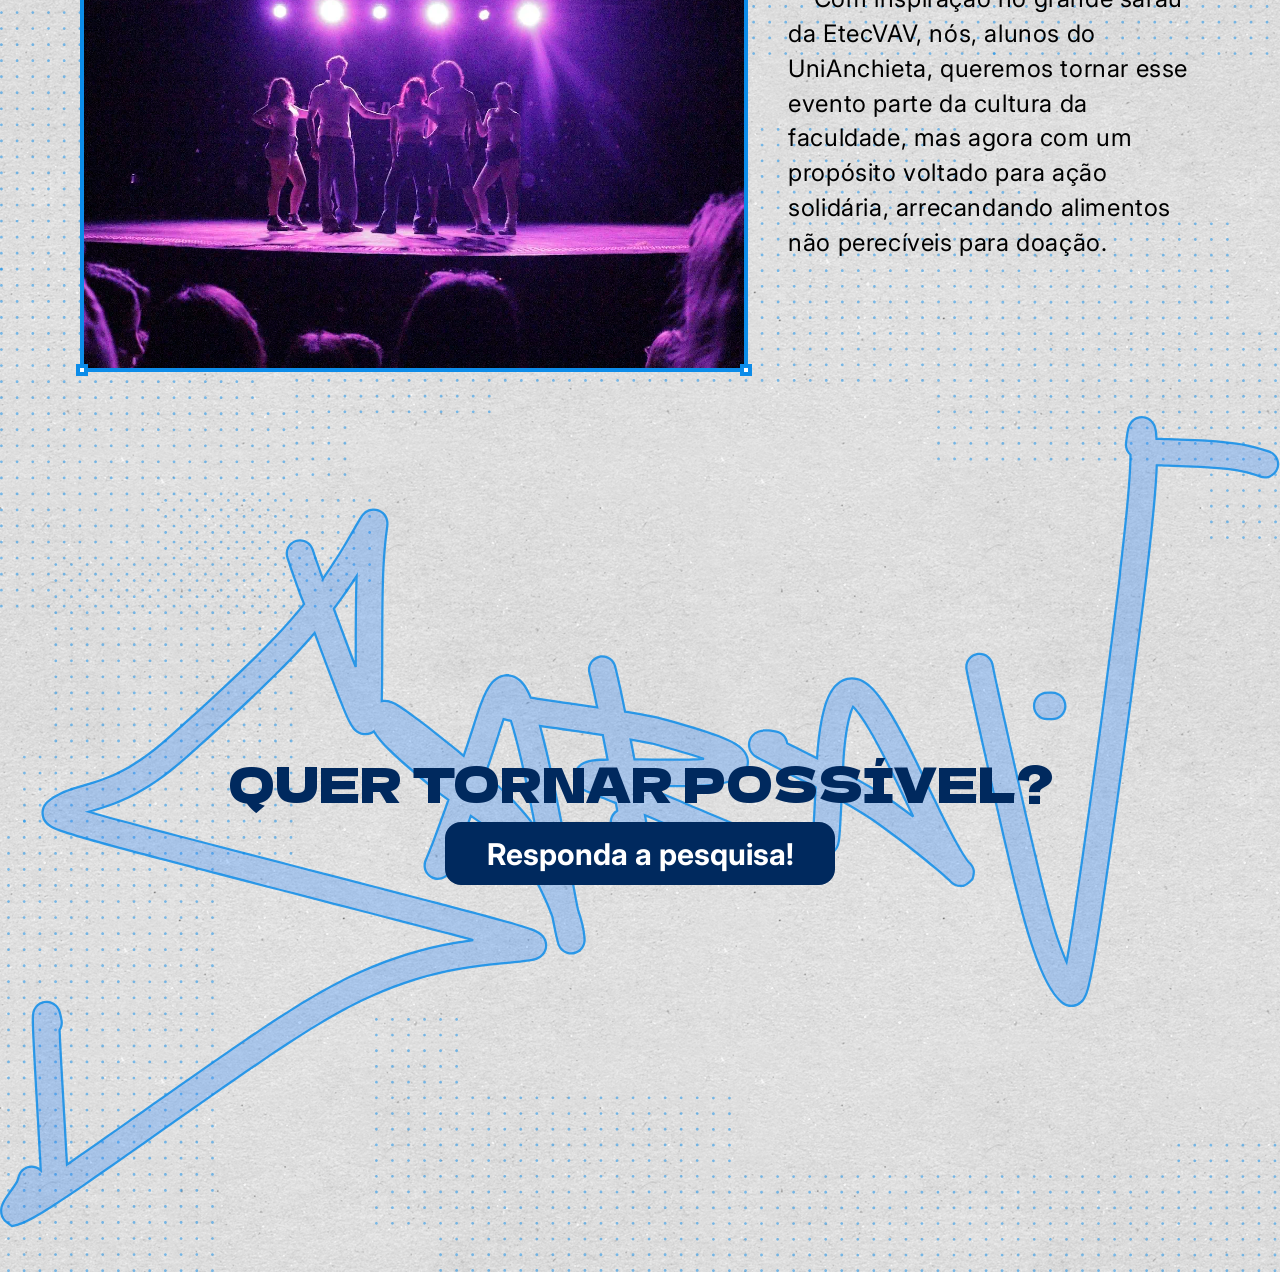
==== commit 79d94d0b: "Início do desenvolvimento da página de pesquisa" ====
--- a/index.html
+++ b/index.html
@@ -8,9 +8,9 @@
 </head>
 <body>
     <div id="TELAPRETA"><p>Por favor vire a tela.</p></div>
-    <header class="h-screen md:h-[110vh] w-screen flex flex-col justify-center items-center text-white">
+    <header id="mainHero" class="h-screen md:h-[110vh] w-screen flex flex-col justify-center items-center text-white">
         <div class="flex flex-col justify-center items-center mb-[5vh]">
-            <p class="text-gray-100/55 text-lg md:text-xl 2xl:text-2xl mb-[2vh] mb">PESQUISA DE APROVAÇÃO</p>
+            <p class="text-gray-100/55 text-lg md:text-xl 2xl:text-2xl mb-[2vh]">PESQUISA DE APROVAÇÃO</p>
             <div class="text-center">
                 <h1 class="font-[DelaGothicOne] text-4xl md:text-6xl 2xl:text-7xl">SARAU DE PRIMAVERA</h1>
                 <h3 class="font-[DelaGothicOne] text-xl md:text-3xl 2xl:text-4xl">UNIANCHIETA 2026</h3>
@@ -18,7 +18,7 @@
         </div>
         <div class="flex flex-col md:flex-row gap-3 mb-[15vh] md:mb-[40vh] text-center">
             <a href="#fotoPessoas" class="bg-black rounded-2xl py-[.5em] w-[90vw] md:w-[12em] text-lg 2xl:text-xl font-bold">SABER MAIS</a>
-            <a href="" class="bg-black rounded-2xl py-[.5em] w-[90vw] md:w-[12em] text-lg 2xl:text-xl font-bold">PESQUISA</a>
+            <a href="pesquisa.html" rel="next" class="bg-black rounded-2xl py-[.5em] w-[90vw] md:w-[12em] text-lg 2xl:text-xl font-bold">PESQUISA</a>
         </div>
     </header>
     <section class="flex flex-col items-center gap-5 mx-10 relative">
@@ -27,7 +27,7 @@
             <div class="quadradinho absolute -top-2 -right-2"></div>
             <div class="quadradinho absolute -bottom-2 -left-2"></div>
             <div class="quadradinho absolute -bottom-2 -right-2"></div>
-            <img src="static/images/Pessoas.png" alt="Pessoas em pé de costas assistindo ao sarau">
+            <img src="static/images/Pessoas.webp" alt="Pessoas em pé de costas assistindo ao sarau">
         </div>
         <div class="absolute top-[50%] -left-10 -z-1 select-none"><img src="static/images/Dots.svg" aria-disabled="true"></div>
         <div class="absolute -top-10 right-50 rotate-270 -z-1 select-none"><img src="static/images/Dots.svg" aria-disabled="true"></div>
@@ -51,7 +51,7 @@
             <div class="quadradinho absolute -top-2 -right-2"></div>
             <div class="quadradinho absolute -bottom-2 -left-2"></div>
             <div class="quadradinho absolute -bottom-2 -right-2"></div>
-            <img src="static/images/Danca.JPG" alt="Pessoas com o rosto escuro em cima de um palco com luzes roxas atrás">
+            <img src="static/images/Danca.webp" alt="Pessoas com o rosto escuro em cima de um palco com luzes roxas atrás">
         </div>  
         <div class="absolute -top-10 right-50 rotate-90 -z-1 select-none"><img src="static/images/Dots.svg" aria-disabled="true"></div>
         <div class="flex flex-col gap-7 md:text-center lg:text-left lg:mb-20 lg:w-[70%]">
@@ -63,7 +63,7 @@
         <div class="absolute -bottom-[25%] -left-10 -z-1 select-none"><img src="static/images/Dots.svg" aria-disabled="true"></div>
         <div class="absolute -bottom-[50%] right-50 rotate-270 -z-1 select-none"><img src="static/images/Dots.svg" aria-disabled="true"></div>
         <h1 class="font-[DelaGothicOne] text-4xl md:text-5xl 2xl:text-6xl text-[#00295E]">QUER TORNAR POSSÍVEL?</h1>
-        <a href="" class="bg-[#00295E] rounded-2xl py-[.45em] w-[13em] text-2xl md:text-3xl 2xl:text-5xl text-center font-bold text-white">Responda a pesquisa!</a>
+        <a href="pesquisa.html" rel="next" class="bg-[#00295E] rounded-2xl py-[.45em] w-[13em] text-2xl md:text-3xl 2xl:text-5xl text-center font-bold text-white">Responda a pesquisa!</a>
     </footer>
 </body>
 </html>
--- a/style.css
+++ b/style.css
@@ -30,6 +30,8 @@
     --font-weight-bold: 700;
     --tracking-wide: 0.025em;
     --radius-2xl: 1rem;
+    --default-transition-duration: 150ms;
+    --default-transition-timing-function: cubic-bezier(0.4, 0, 0.2, 1);
     --default-font-family: var(--font-sans);
     --default-mono-font-family: var(--font-mono);
   }
@@ -189,9 +191,6 @@
   .relative {
     position: relative;
   }
-  .static {
-    position: static;
-  }
   .-top-2 {
     top: calc(var(--spacing) * -2);
   }
@@ -231,12 +230,24 @@
   .mx-10 {
     margin-inline: calc(var(--spacing) * 10);
   }
-  .mt-60 {
-    margin-top: calc(var(--spacing) * 60);
+  .-mt-2 {
+    margin-top: calc(var(--spacing) * -2);
+  }
+  .mt-2 {
+    margin-top: calc(var(--spacing) * 2);
+  }
+  .mt-5 {
+    margin-top: calc(var(--spacing) * 5);
   }
   .mt-\[2vh\] {
     margin-top: 2vh;
   }
+  .mb-1 {
+    margin-bottom: calc(var(--spacing) * 1);
+  }
+  .mb-\[1vh\] {
+    margin-bottom: 1vh;
+  }
   .mb-\[2vh\] {
     margin-bottom: 2vh;
   }
@@ -258,23 +269,47 @@
   .table {
     display: table;
   }
+  .h-6 {
+    height: calc(var(--spacing) * 6);
+  }
+  .h-\[3h\] {
+    height: 3h;
+  }
   .h-\[95\%\] {
     height: 95%;
   }
   .h-screen {
     height: 100vh;
   }
+  .w-6 {
+    width: calc(var(--spacing) * 6);
+  }
   .w-\[13em\] {
     width: 13em;
   }
+  .w-\[17vw\] {
+    width: 17vw;
+  }
   .w-\[90vw\] {
     width: 90vw;
   }
+  .w-\[95\%\] {
+    width: 95%;
+  }
+  .w-full {
+    width: 100%;
+  }
   .w-screen {
     width: 100vw;
   }
-  .max-w-\[40vw\] {
-    max-width: 40vw;
+  .max-w-\[55vw\] {
+    max-width: 55vw;
+  }
+  .max-w-\[65vw\] {
+    max-width: 65vw;
+  }
+  .flex-1 {
+    flex: 1;
   }
   .border-collapse {
     border-collapse: collapse;
@@ -285,6 +320,9 @@
   .rotate-270 {
     rotate: 270deg;
   }
+  .cursor-pointer {
+    cursor: pointer;
+  }
   .resize {
     resize: both;
   }
@@ -297,6 +335,9 @@
   .items-center {
     align-items: center;
   }
+  .justify-between {
+    justify-content: space-between;
+  }
   .justify-center {
     justify-content: center;
   }
@@ -318,11 +359,17 @@
   .gap-10 {
     gap: calc(var(--spacing) * 10);
   }
+  .gap-\[5vw\] {
+    gap: 5vw;
+  }
   .justify-self-center {
     justify-self: center;
   }
   .overflow-hidden {
     overflow: hidden;
+  }
+  .rounded {
+    border-radius: 0.25rem;
   }
   .rounded-2xl {
     border-radius: var(--radius-2xl);
@@ -331,6 +378,10 @@
     border-style: var(--tw-border-style);
     border-width: 1px;
   }
+  .border-2 {
+    border-style: var(--tw-border-style);
+    border-width: 2px;
+  }
   .border-4 {
     border-style: var(--tw-border-style);
     border-width: 4px;
@@ -342,12 +393,45 @@
   .border-\[\#0C8CE9\] {
     border-color: #0C8CE9;
   }
+  .border-\[\#0C8CE9\]\/50 {
+    border-color: color-mix(in oklab, #0C8CE9 50%, transparent);
+  }
+  .bg-\[\#0C8CE9\]\/10 {
+    background-color: color-mix(in oklab, #0C8CE9 10%, transparent);
+  }
   .bg-\[\#00295E\] {
     background-color: #00295E;
   }
   .bg-black {
     background-color: var(--color-black);
   }
+  .bg-linear-to-b {
+    --tw-gradient-position: to bottom;
+    @supports (background-image: linear-gradient(in lab, red, red)) {
+      --tw-gradient-position: to bottom in oklab;
+    }
+    background-image: linear-gradient(var(--tw-gradient-stops));
+  }
+  .from-\[\#0C8CE9\] {
+    --tw-gradient-from: #0C8CE9;
+    --tw-gradient-stops: var(--tw-gradient-via-stops, var(--tw-gradient-position), var(--tw-gradient-from) var(--tw-gradient-from-position), var(--tw-gradient-to) var(--tw-gradient-to-position));
+  }
+  .from-90\% {
+    --tw-gradient-from-position: 90%;
+  }
+  .to-transparent {
+    --tw-gradient-to: transparent;
+    --tw-gradient-stops: var(--tw-gradient-via-stops, var(--tw-gradient-position), var(--tw-gradient-from) var(--tw-gradient-from-position), var(--tw-gradient-to) var(--tw-gradient-to-position));
+  }
+  .px-6 {
+    padding-inline: calc(var(--spacing) * 6);
+  }
+  .px-\[3vw\] {
+    padding-inline: 3vw;
+  }
+  .py-3 {
+    padding-block: calc(var(--spacing) * 3);
+  }
   .py-10 {
     padding-block: calc(var(--spacing) * 10);
   }
@@ -357,8 +441,17 @@
   .py-\[\.45em\] {
     padding-block: .45em;
   }
+  .py-\[\.75vh\] {
+    padding-block: .75vh;
+  }
+  .py-\[4vh\] {
+    padding-block: 4vh;
+  }
   .text-center {
     text-align: center;
+  }
+  .text-justify {
+    text-align: justify;
   }
   .indent-\[2vw\] {
     text-indent: 2vw;
@@ -377,6 +470,10 @@
   .text-4xl {
     font-size: var(--text-4xl);
     line-height: var(--tw-leading, var(--text-4xl--line-height));
+  }
+  .text-5xl {
+    font-size: var(--text-5xl);
+    line-height: var(--tw-leading, var(--text-5xl--line-height));
   }
   .text-lg {
     font-size: var(--text-lg);
@@ -423,25 +520,22 @@
     outline-style: var(--tw-outline-style);
     outline-width: 1px;
   }
+  .blur {
+    --tw-blur: blur(8px);
+    filter: var(--tw-blur,) var(--tw-brightness,) var(--tw-contrast,) var(--tw-grayscale,) var(--tw-hue-rotate,) var(--tw-invert,) var(--tw-saturate,) var(--tw-sepia,) var(--tw-drop-shadow,);
+  }
+  .filter {
+    filter: var(--tw-blur,) var(--tw-brightness,) var(--tw-contrast,) var(--tw-grayscale,) var(--tw-hue-rotate,) var(--tw-invert,) var(--tw-saturate,) var(--tw-sepia,) var(--tw-drop-shadow,);
+  }
+  .transition {
+    transition-property: color, background-color, border-color, outline-color, text-decoration-color, fill, stroke, --tw-gradient-from, --tw-gradient-via, --tw-gradient-to, opacity, box-shadow, transform, translate, scale, rotate, filter, -webkit-backdrop-filter, backdrop-filter, display, content-visibility, overlay, pointer-events;
+    transition-timing-function: var(--tw-ease, var(--default-transition-timing-function));
+    transition-duration: var(--tw-duration, var(--default-transition-duration));
+  }
   .select-none {
     -webkit-user-select: none;
     user-select: none;
   }
-  .md\:absolute {
-    @media (width >= 48rem) {
-      position: absolute;
-    }
-  }
-  .md\:mt-\[50vh\] {
-    @media (width >= 48rem) {
-      margin-top: 50vh;
-    }
-  }
-  .md\:mt-auto {
-    @media (width >= 48rem) {
-      margin-top: auto;
-    }
-  }
   .md\:mb-\[40vh\] {
     @media (width >= 48rem) {
       margin-bottom: 40vh;
@@ -460,11 +554,6 @@
   .md\:w-\[12em\] {
     @media (width >= 48rem) {
       width: 12em;
-    }
-  }
-  .md\:max-w-\[40vw\] {
-    @media (width >= 48rem) {
-      max-width: 40vw;
     }
   }
   .md\:flex-row {
@@ -494,12 +583,6 @@
       line-height: var(--tw-leading, var(--text-3xl--line-height));
     }
   }
-  .md\:text-4xl {
-    @media (width >= 48rem) {
-      font-size: var(--text-4xl);
-      line-height: var(--tw-leading, var(--text-4xl--line-height));
-    }
-  }
   .md\:text-5xl {
     @media (width >= 48rem) {
       font-size: var(--text-5xl);
@@ -510,12 +593,6 @@
     @media (width >= 48rem) {
       font-size: var(--text-6xl);
       line-height: var(--tw-leading, var(--text-6xl--line-height));
-    }
-  }
-  .md\:text-7xl {
-    @media (width >= 48rem) {
-      font-size: var(--text-7xl);
-      line-height: var(--tw-leading, var(--text-7xl--line-height));
     }
   }
   .md\:text-xl {
@@ -539,11 +616,6 @@
       margin-top: 5vh;
     }
   }
-  .lg\:mt-auto {
-    @media (width >= 64rem) {
-      margin-top: auto;
-    }
-  }
   .lg\:mb-20 {
     @media (width >= 64rem) {
       margin-bottom: calc(var(--spacing) * 20);
@@ -577,23 +649,6 @@
   .lg\:text-left {
     @media (width >= 64rem) {
       text-align: left;
-    }
-  }
-  .lg\:text-4xl {
-    @media (width >= 64rem) {
-      font-size: var(--text-4xl);
-      line-height: var(--tw-leading, var(--text-4xl--line-height));
-    }
-  }
-  .xl\:text-4xl {
-    @media (width >= 80rem) {
-      font-size: var(--text-4xl);
-      line-height: var(--tw-leading, var(--text-4xl--line-height));
-    }
-  }
-  .\32 xl\:w-\[12em\] {
-    @media (width >= 96rem) {
-      width: 12em;
     }
   }
   .\32 xl\:text-2xl {
@@ -652,10 +707,11 @@
 }
 body {
   background-image: url(static/images/paper.png);
+  background-color: #f7f7f7;
   overflow-x: hidden;
 }
-header {
-  background-image: url(static/images/Hero.png);
+#mainHero {
+  background-image: url(static/images/Hero.webp);
   background-position: bottom;
   background-size: cover;
   background-repeat: no-repeat;
@@ -699,11 +755,65 @@
     display: flex;
   }
 }
+button.ativado {
+  cursor: pointer;
+  background-color: #0C8CE9;
+  color: white;
+  transition: .2s;
+}
+button.desativado {
+  cursor: not-allowed;
+  background-color: #00295E;
+  color: rgb(119, 119, 119);
+  transition: .2s;
+}
 @property --tw-border-style {
   syntax: "*";
   inherits: false;
   initial-value: solid;
 }
+@property --tw-gradient-position {
+  syntax: "*";
+  inherits: false;
+}
+@property --tw-gradient-from {
+  syntax: "<color>";
+  inherits: false;
+  initial-value: #0000;
+}
+@property --tw-gradient-via {
+  syntax: "<color>";
+  inherits: false;
+  initial-value: #0000;
+}
+@property --tw-gradient-to {
+  syntax: "<color>";
+  inherits: false;
+  initial-value: #0000;
+}
+@property --tw-gradient-stops {
+  syntax: "*";
+  inherits: false;
+}
+@property --tw-gradient-via-stops {
+  syntax: "*";
+  inherits: false;
+}
+@property --tw-gradient-from-position {
+  syntax: "<length-percentage>";
+  inherits: false;
+  initial-value: 0%;
+}
+@property --tw-gradient-via-position {
+  syntax: "<length-percentage>";
+  inherits: false;
+  initial-value: 50%;
+}
+@property --tw-gradient-to-position {
+  syntax: "<length-percentage>";
+  inherits: false;
+  initial-value: 100%;
+}
 @property --tw-leading {
   syntax: "*";
   inherits: false;
@@ -720,15 +830,90 @@
   syntax: "*";
   inherits: false;
   initial-value: solid;
+}
+@property --tw-blur {
+  syntax: "*";
+  inherits: false;
+}
+@property --tw-brightness {
+  syntax: "*";
+  inherits: false;
+}
+@property --tw-contrast {
+  syntax: "*";
+  inherits: false;
+}
+@property --tw-grayscale {
+  syntax: "*";
+  inherits: false;
+}
+@property --tw-hue-rotate {
+  syntax: "*";
+  inherits: false;
+}
+@property --tw-invert {
+  syntax: "*";
+  inherits: false;
+}
+@property --tw-opacity {
+  syntax: "*";
+  inherits: false;
+}
+@property --tw-saturate {
+  syntax: "*";
+  inherits: false;
+}
+@property --tw-sepia {
+  syntax: "*";
+  inherits: false;
+}
+@property --tw-drop-shadow {
+  syntax: "*";
+  inherits: false;
+}
+@property --tw-drop-shadow-color {
+  syntax: "*";
+  inherits: false;
+}
+@property --tw-drop-shadow-alpha {
+  syntax: "<percentage>";
+  inherits: false;
+  initial-value: 100%;
+}
+@property --tw-drop-shadow-size {
+  syntax: "*";
+  inherits: false;
 }
 @layer properties {
   @supports ((-webkit-hyphens: none) and (not (margin-trim: inline))) or ((-moz-orient: inline) and (not (color:rgb(from red r g b)))) {
     *, ::before, ::after, ::backdrop {
       --tw-border-style: solid;
+      --tw-gradient-position: initial;
+      --tw-gradient-from: #0000;
+      --tw-gradient-via: #0000;
+      --tw-gradient-to: #0000;
+      --tw-gradient-stops: initial;
+      --tw-gradient-via-stops: initial;
+      --tw-gradient-from-position: 0%;
+      --tw-gradient-via-position: 50%;
+      --tw-gradient-to-position: 100%;
       --tw-leading: initial;
       --tw-font-weight: initial;
       --tw-tracking: initial;
       --tw-outline-style: solid;
-    }
-  }
-}
+      --tw-blur: initial;
+      --tw-brightness: initial;
+      --tw-contrast: initial;
+      --tw-grayscale: initial;
+      --tw-hue-rotate: initial;
+      --tw-invert: initial;
+      --tw-opacity: initial;
+      --tw-saturate: initial;
+      --tw-sepia: initial;
+      --tw-drop-shadow: initial;
+      --tw-drop-shadow-color: initial;
+      --tw-drop-shadow-alpha: 100%;
+      --tw-drop-shadow-size: initial;
+    }
+  }
+}
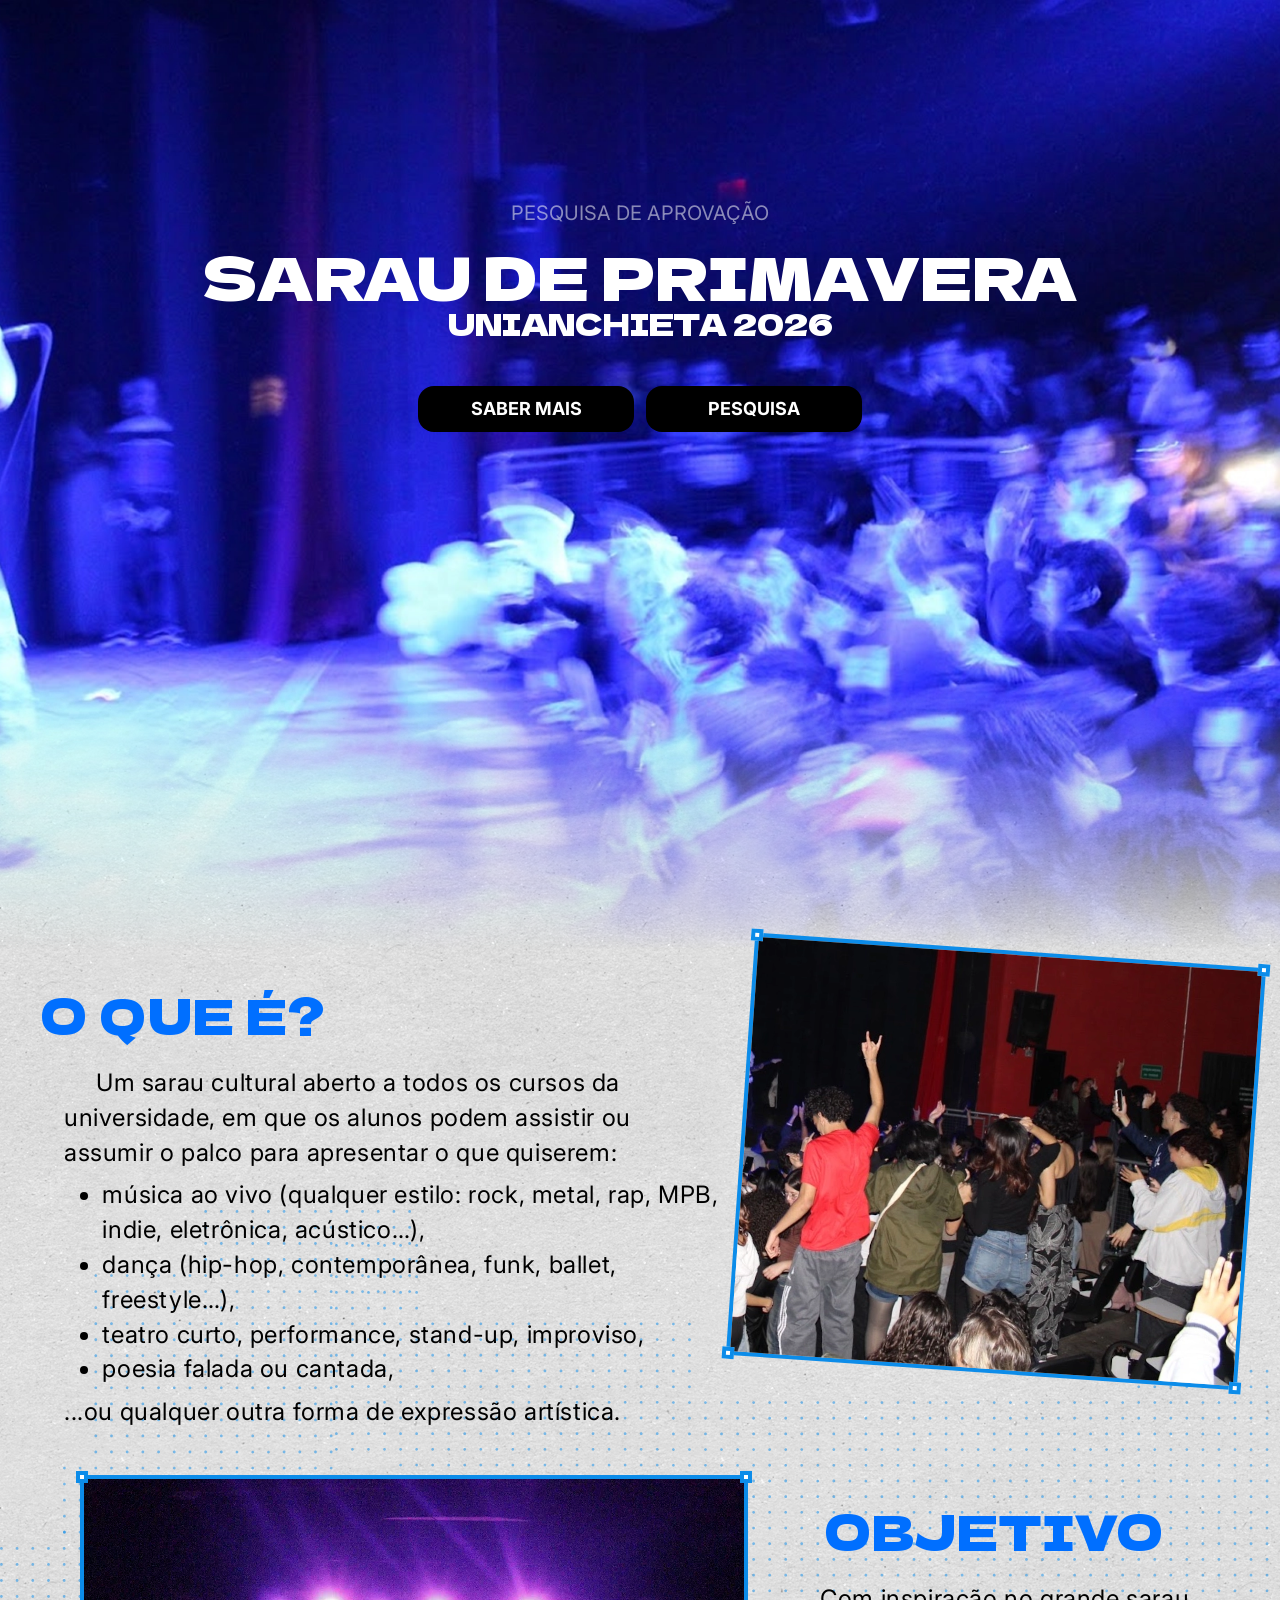
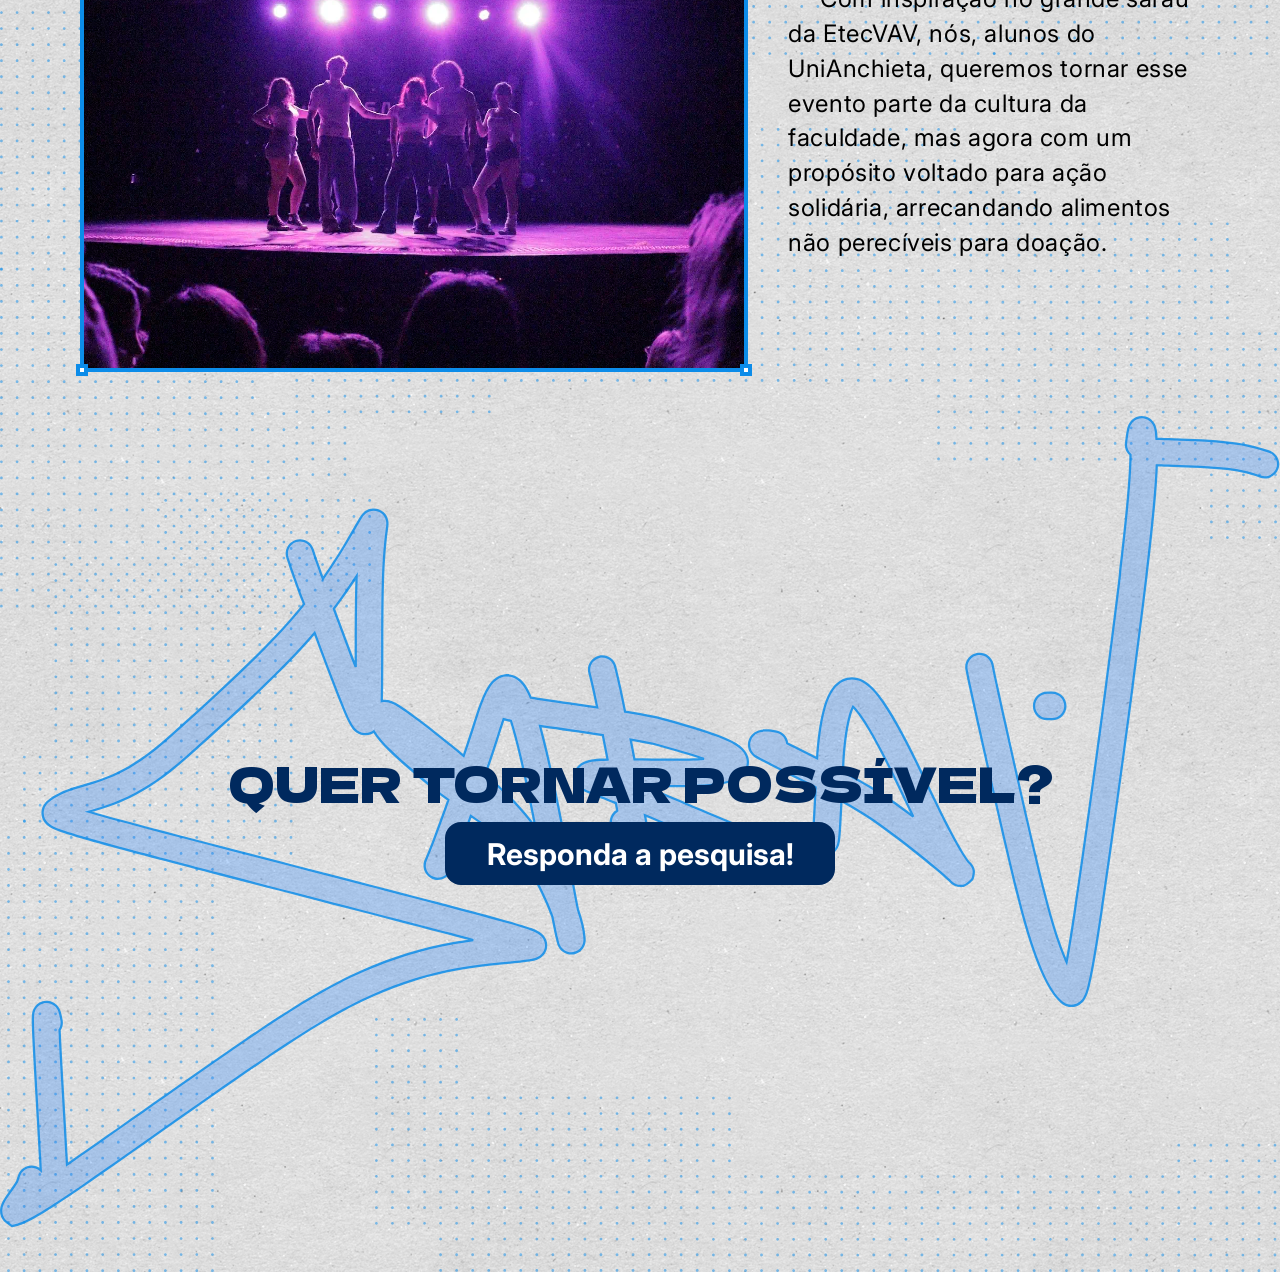
==== commit 3be781c6: "Versão mobile da pesquisa e regex de email" ====
--- a/index.html
+++ b/index.html
@@ -23,10 +23,10 @@
     </header>
     <section class="flex flex-col items-center gap-5 mx-10 relative">
         <div data-proporcaox="421" data-proporcaoy="724" id="fotoPessoas" class="lg:absolute border-[#0C8CE9] border-solid border-4 -right-3 -top-10 lg:max-w-[40vw]">
-            <div class="quadradinho absolute -top-2 -left-2"></div>
-            <div class="quadradinho absolute -top-2 -right-2"></div>
-            <div class="quadradinho absolute -bottom-2 -left-2"></div>
-            <div class="quadradinho absolute -bottom-2 -right-2"></div>
+            <div class="quadradinho -top-2 -left-2"></div>
+            <div class="quadradinho -top-2 -right-2"></div>
+            <div class="quadradinho -bottom-2 -left-2"></div>
+            <div class="quadradinho -bottom-2 -right-2"></div>
             <img src="static/images/Pessoas.webp" alt="Pessoas em pé de costas assistindo ao sarau">
         </div>
         <div class="absolute top-[50%] -left-10 -z-1 select-none"><img src="static/images/Dots.svg" aria-disabled="true"></div>
@@ -34,7 +34,7 @@
         <div class="flex flex-col gap-3 md:gap-7">
             <h2 class="font-[DelaGothicOne] text-3xl md:text-5xl 2xl:text-6xl text-[#006FFF] tracking-wide">O QUE É?</h2>
             <div class="text-xl md:text-2xl 2xl:text-4xl lg:w-[55%] leading-[145%] tracking-wide ml-6 flex flex-col gap-2">
-                <p class="indent-[2vw]">Um sarau cultural aberto a todos os cursos da universidade, em que os alunos podem assistir ou assumir o palco para apresentar o que quiserem:</p>
+                <p class="indent-8">Um sarau cultural aberto a todos os cursos da universidade, em que os alunos podem assistir ou assumir o palco para apresentar o que quiserem:</p>
                 <ul class="list-disc ml-[3vw]">
                     <li>música ao vivo (qualquer estilo: rock, metal, rap, MPB, indie, eletrônica, acústico…),</li>
                     <li>dança (hip-hop, contemporânea, funk, ballet, freestyle…),</li>
@@ -47,16 +47,16 @@
     </section>
     <section class="flex flex-col lg:flex-row lg:justify-evenly items-center gap-10 mx-10 lg:mx-20 mt-[2vh] lg:mt-[5vh] relative">
         <div id="fotoDanca" class="relative border-[#0C8CE9] border-solid border-4 h-[95%]">
-            <div class="quadradinho absolute -top-2 -left-2"></div>
-            <div class="quadradinho absolute -top-2 -right-2"></div>
-            <div class="quadradinho absolute -bottom-2 -left-2"></div>
-            <div class="quadradinho absolute -bottom-2 -right-2"></div>
+            <div class="quadradinho -top-2 -left-2"></div>
+            <div class="quadradinho -top-2 -right-2"></div>
+            <div class="quadradinho -bottom-2 -left-2"></div>
+            <div class="quadradinho -bottom-2 -right-2"></div>
             <img src="static/images/Danca.webp" alt="Pessoas com o rosto escuro em cima de um palco com luzes roxas atrás">
         </div>  
         <div class="absolute -top-10 right-50 rotate-90 -z-1 select-none"><img src="static/images/Dots.svg" aria-disabled="true"></div>
         <div class="flex flex-col gap-7 md:text-center lg:text-left lg:mb-20 lg:w-[70%]">
             <h2 class="font-[DelaGothicOne] text-3xl md:text-5xl 2xl:text-6xl md:text-center text-[#006FFF] tracking-wide">OBJETIVO</h2>
-            <p class="indent-[2vw] text-xl md:text-2xl 2xl:text-4xl leading-[145%] justify-self-center tracking-wide">Com inspiração no grande sarau da EtecVAV, nós, alunos do UniAnchieta, queremos tornar esse evento parte da cultura da faculdade, mas agora com um propósito voltado para ação solidária, arrecandando alimentos não perecíveis para doação.</p>
+            <p class="indent-8 text-xl md:text-2xl 2xl:text-4xl leading-[145%] justify-self-center tracking-wide">Com inspiração no grande sarau da EtecVAV, nós, alunos do UniAnchieta, queremos tornar esse evento parte da cultura da faculdade, mas agora com um propósito voltado para ação solidária, arrecandando alimentos não perecíveis para doação.</p>
         </div>
     </section>
     <footer class="py-10 md:py-auto md:h-screen flex justify-center items-center flex-col gap-4 relative overflow-hidden text-center">
--- a/style.css
+++ b/style.css
@@ -7,10 +7,13 @@
       "Segoe UI Emoji", "Segoe UI Symbol", "Noto Color Emoji";
     --font-mono: ui-monospace, SFMono-Regular, Menlo, Monaco, Consolas, "Liberation Mono",
       "Courier New", monospace;
+    --color-red-600: oklch(57.7% 0.245 27.325);
     --color-gray-100: oklch(96.7% 0.003 264.542);
     --color-black: #000;
     --color-white: #fff;
     --spacing: 0.25rem;
+    --text-sm: 0.875rem;
+    --text-sm--line-height: calc(1.25 / 0.875);
     --text-lg: 1.125rem;
     --text-lg--line-height: calc(1.75 / 1.125);
     --text-xl: 1.25rem;
@@ -245,9 +248,6 @@
   .mb-1 {
     margin-bottom: calc(var(--spacing) * 1);
   }
-  .mb-\[1vh\] {
-    margin-bottom: 1vh;
-  }
   .mb-\[2vh\] {
     margin-bottom: 2vh;
   }
@@ -266,11 +266,14 @@
   .flex {
     display: flex;
   }
+  .hidden {
+    display: none;
+  }
   .table {
     display: table;
   }
-  .h-6 {
-    height: calc(var(--spacing) * 6);
+  .h-4 {
+    height: calc(var(--spacing) * 4);
   }
   .h-\[3h\] {
     height: 3h;
@@ -281,14 +284,14 @@
   .h-screen {
     height: 100vh;
   }
-  .w-6 {
-    width: calc(var(--spacing) * 6);
+  .w-4 {
+    width: calc(var(--spacing) * 4);
   }
   .w-\[13em\] {
     width: 13em;
   }
-  .w-\[17vw\] {
-    width: 17vw;
+  .w-\[75vw\] {
+    width: 75vw;
   }
   .w-\[90vw\] {
     width: 90vw;
@@ -296,17 +299,14 @@
   .w-\[95\%\] {
     width: 95%;
   }
-  .w-full {
-    width: 100%;
-  }
   .w-screen {
     width: 100vw;
   }
   .max-w-\[55vw\] {
     max-width: 55vw;
   }
-  .max-w-\[65vw\] {
-    max-width: 65vw;
+  .max-w-\[85vw\] {
+    max-width: 85vw;
   }
   .flex-1 {
     flex: 1;
@@ -444,8 +444,8 @@
   .py-\[\.75vh\] {
     padding-block: .75vh;
   }
-  .py-\[4vh\] {
-    padding-block: 4vh;
+  .py-\[2vh\] {
+    padding-block: 2vh;
   }
   .text-center {
     text-align: center;
@@ -453,8 +453,8 @@
   .text-justify {
     text-align: justify;
   }
-  .indent-\[2vw\] {
-    text-indent: 2vw;
+  .indent-8 {
+    text-indent: calc(var(--spacing) * 8);
   }
   .font-\[DelaGothicOne\] {
     font-family: DelaGothicOne;
@@ -471,13 +471,13 @@
     font-size: var(--text-4xl);
     line-height: var(--tw-leading, var(--text-4xl--line-height));
   }
-  .text-5xl {
-    font-size: var(--text-5xl);
-    line-height: var(--tw-leading, var(--text-5xl--line-height));
-  }
   .text-lg {
     font-size: var(--text-lg);
     line-height: var(--tw-leading, var(--text-lg--line-height));
+  }
+  .text-sm {
+    font-size: var(--text-sm);
+    line-height: var(--tw-leading, var(--text-sm--line-height));
   }
   .text-xl {
     font-size: var(--text-xl);
@@ -510,6 +510,9 @@
       color: color-mix(in oklab, var(--color-gray-100) 55%, transparent);
     }
   }
+  .text-red-600 {
+    color: var(--color-red-600);
+  }
   .text-white {
     color: var(--color-white);
   }
@@ -519,13 +522,6 @@
   .outline {
     outline-style: var(--tw-outline-style);
     outline-width: 1px;
-  }
-  .blur {
-    --tw-blur: blur(8px);
-    filter: var(--tw-blur,) var(--tw-brightness,) var(--tw-contrast,) var(--tw-grayscale,) var(--tw-hue-rotate,) var(--tw-invert,) var(--tw-saturate,) var(--tw-sepia,) var(--tw-drop-shadow,);
-  }
-  .filter {
-    filter: var(--tw-blur,) var(--tw-brightness,) var(--tw-contrast,) var(--tw-grayscale,) var(--tw-hue-rotate,) var(--tw-invert,) var(--tw-saturate,) var(--tw-sepia,) var(--tw-drop-shadow,);
   }
   .transition {
     transition-property: color, background-color, border-color, outline-color, text-decoration-color, fill, stroke, --tw-gradient-from, --tw-gradient-via, --tw-gradient-to, opacity, box-shadow, transform, translate, scale, rotate, filter, -webkit-backdrop-filter, backdrop-filter, display, content-visibility, overlay, pointer-events;
@@ -621,6 +617,31 @@
       margin-bottom: calc(var(--spacing) * 20);
     }
   }
+  .lg\:mb-\[1vh\] {
+    @media (width >= 64rem) {
+      margin-bottom: 1vh;
+    }
+  }
+  .lg\:block {
+    @media (width >= 64rem) {
+      display: block;
+    }
+  }
+  .lg\:h-6 {
+    @media (width >= 64rem) {
+      height: calc(var(--spacing) * 6);
+    }
+  }
+  .lg\:w-6 {
+    @media (width >= 64rem) {
+      width: calc(var(--spacing) * 6);
+    }
+  }
+  .lg\:w-\[17vw\] {
+    @media (width >= 64rem) {
+      width: 17vw;
+    }
+  }
   .lg\:w-\[55\%\] {
     @media (width >= 64rem) {
       width: 55%;
@@ -631,11 +652,21 @@
       width: 70%;
     }
   }
+  .lg\:w-full {
+    @media (width >= 64rem) {
+      width: 100%;
+    }
+  }
   .lg\:max-w-\[40vw\] {
     @media (width >= 64rem) {
       max-width: 40vw;
     }
   }
+  .lg\:max-w-\[65vw\] {
+    @media (width >= 64rem) {
+      max-width: 65vw;
+    }
+  }
   .lg\:flex-row {
     @media (width >= 64rem) {
       flex-direction: row;
@@ -646,9 +677,60 @@
       justify-content: space-evenly;
     }
   }
+  .lg\:gap-5 {
+    @media (width >= 64rem) {
+      gap: calc(var(--spacing) * 5);
+    }
+  }
+  .lg\:border-4 {
+    @media (width >= 64rem) {
+      border-style: var(--tw-border-style);
+      border-width: 4px;
+    }
+  }
+  .lg\:py-\[4vh\] {
+    @media (width >= 64rem) {
+      padding-block: 4vh;
+    }
+  }
+  .lg\:text-center {
+    @media (width >= 64rem) {
+      text-align: center;
+    }
+  }
   .lg\:text-left {
     @media (width >= 64rem) {
       text-align: left;
+    }
+  }
+  .lg\:text-2xl {
+    @media (width >= 64rem) {
+      font-size: var(--text-2xl);
+      line-height: var(--tw-leading, var(--text-2xl--line-height));
+    }
+  }
+  .lg\:text-3xl {
+    @media (width >= 64rem) {
+      font-size: var(--text-3xl);
+      line-height: var(--tw-leading, var(--text-3xl--line-height));
+    }
+  }
+  .lg\:text-5xl {
+    @media (width >= 64rem) {
+      font-size: var(--text-5xl);
+      line-height: var(--tw-leading, var(--text-5xl--line-height));
+    }
+  }
+  .lg\:text-lg {
+    @media (width >= 64rem) {
+      font-size: var(--text-lg);
+      line-height: var(--tw-leading, var(--text-lg--line-height));
+    }
+  }
+  .lg\:text-xl {
+    @media (width >= 64rem) {
+      font-size: var(--text-xl);
+      line-height: var(--tw-leading, var(--text-xl--line-height));
     }
   }
   .\32 xl\:text-2xl {
@@ -727,6 +809,7 @@
   border: #0C8CE9 solid 4px;
   width: 12px;
   height: 12px;
+  position: absolute;
 }
 #fotoPessoas {
   rotate: 4deg;
@@ -755,13 +838,13 @@
     display: flex;
   }
 }
-button.ativado {
+button[type="submit"]:not(button[type="submit"].desativado) {
   cursor: pointer;
   background-color: #0C8CE9;
   color: white;
   transition: .2s;
 }
-button.desativado {
+button[type="submit"].desativado {
   cursor: not-allowed;
   background-color: #00295E;
   color: rgb(119, 119, 119);
@@ -830,59 +913,6 @@
   syntax: "*";
   inherits: false;
   initial-value: solid;
-}
-@property --tw-blur {
-  syntax: "*";
-  inherits: false;
-}
-@property --tw-brightness {
-  syntax: "*";
-  inherits: false;
-}
-@property --tw-contrast {
-  syntax: "*";
-  inherits: false;
-}
-@property --tw-grayscale {
-  syntax: "*";
-  inherits: false;
-}
-@property --tw-hue-rotate {
-  syntax: "*";
-  inherits: false;
-}
-@property --tw-invert {
-  syntax: "*";
-  inherits: false;
-}
-@property --tw-opacity {
-  syntax: "*";
-  inherits: false;
-}
-@property --tw-saturate {
-  syntax: "*";
-  inherits: false;
-}
-@property --tw-sepia {
-  syntax: "*";
-  inherits: false;
-}
-@property --tw-drop-shadow {
-  syntax: "*";
-  inherits: false;
-}
-@property --tw-drop-shadow-color {
-  syntax: "*";
-  inherits: false;
-}
-@property --tw-drop-shadow-alpha {
-  syntax: "<percentage>";
-  inherits: false;
-  initial-value: 100%;
-}
-@property --tw-drop-shadow-size {
-  syntax: "*";
-  inherits: false;
 }
 @layer properties {
   @supports ((-webkit-hyphens: none) and (not (margin-trim: inline))) or ((-moz-orient: inline) and (not (color:rgb(from red r g b)))) {
@@ -901,19 +931,6 @@
       --tw-font-weight: initial;
       --tw-tracking: initial;
       --tw-outline-style: solid;
-      --tw-blur: initial;
-      --tw-brightness: initial;
-      --tw-contrast: initial;
-      --tw-grayscale: initial;
-      --tw-hue-rotate: initial;
-      --tw-invert: initial;
-      --tw-opacity: initial;
-      --tw-saturate: initial;
-      --tw-sepia: initial;
-      --tw-drop-shadow: initial;
-      --tw-drop-shadow-color: initial;
-      --tw-drop-shadow-alpha: 100%;
-      --tw-drop-shadow-size: initial;
-    }
-  }
-}
+    }
+  }
+}
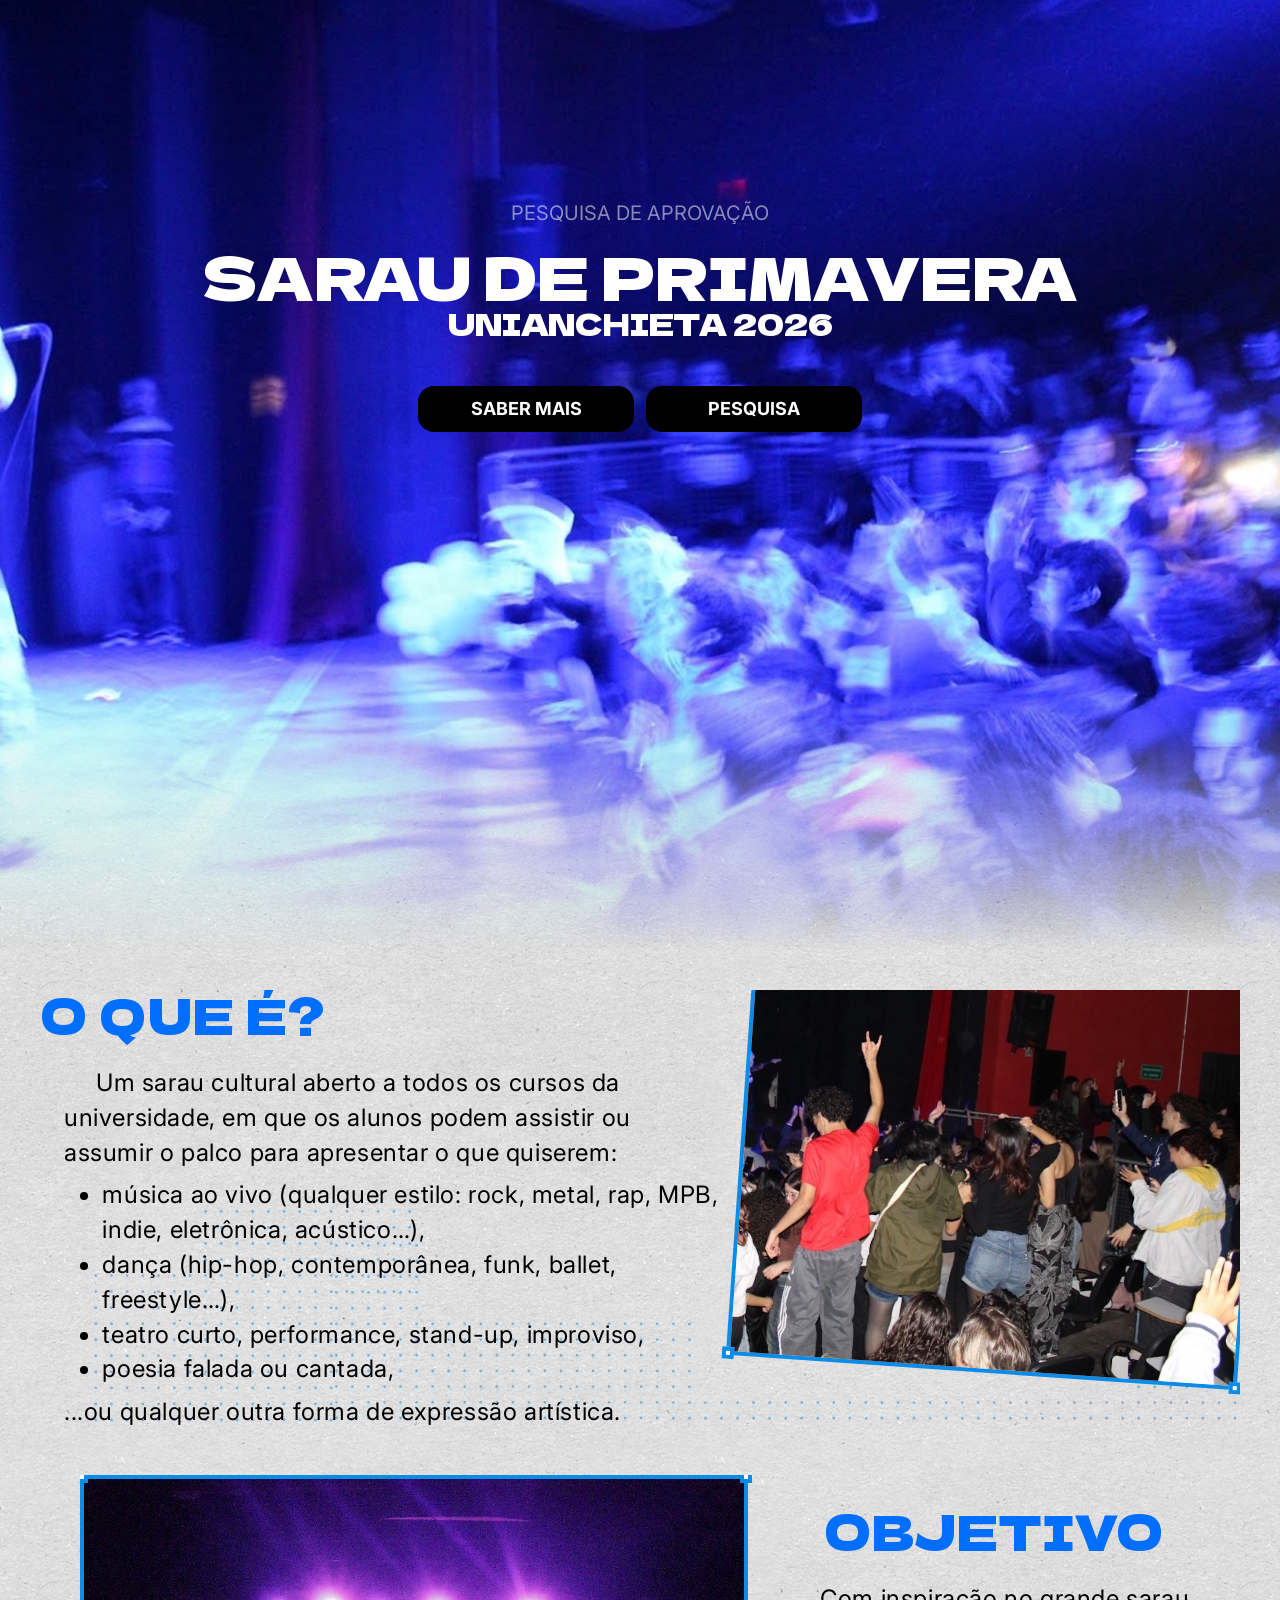
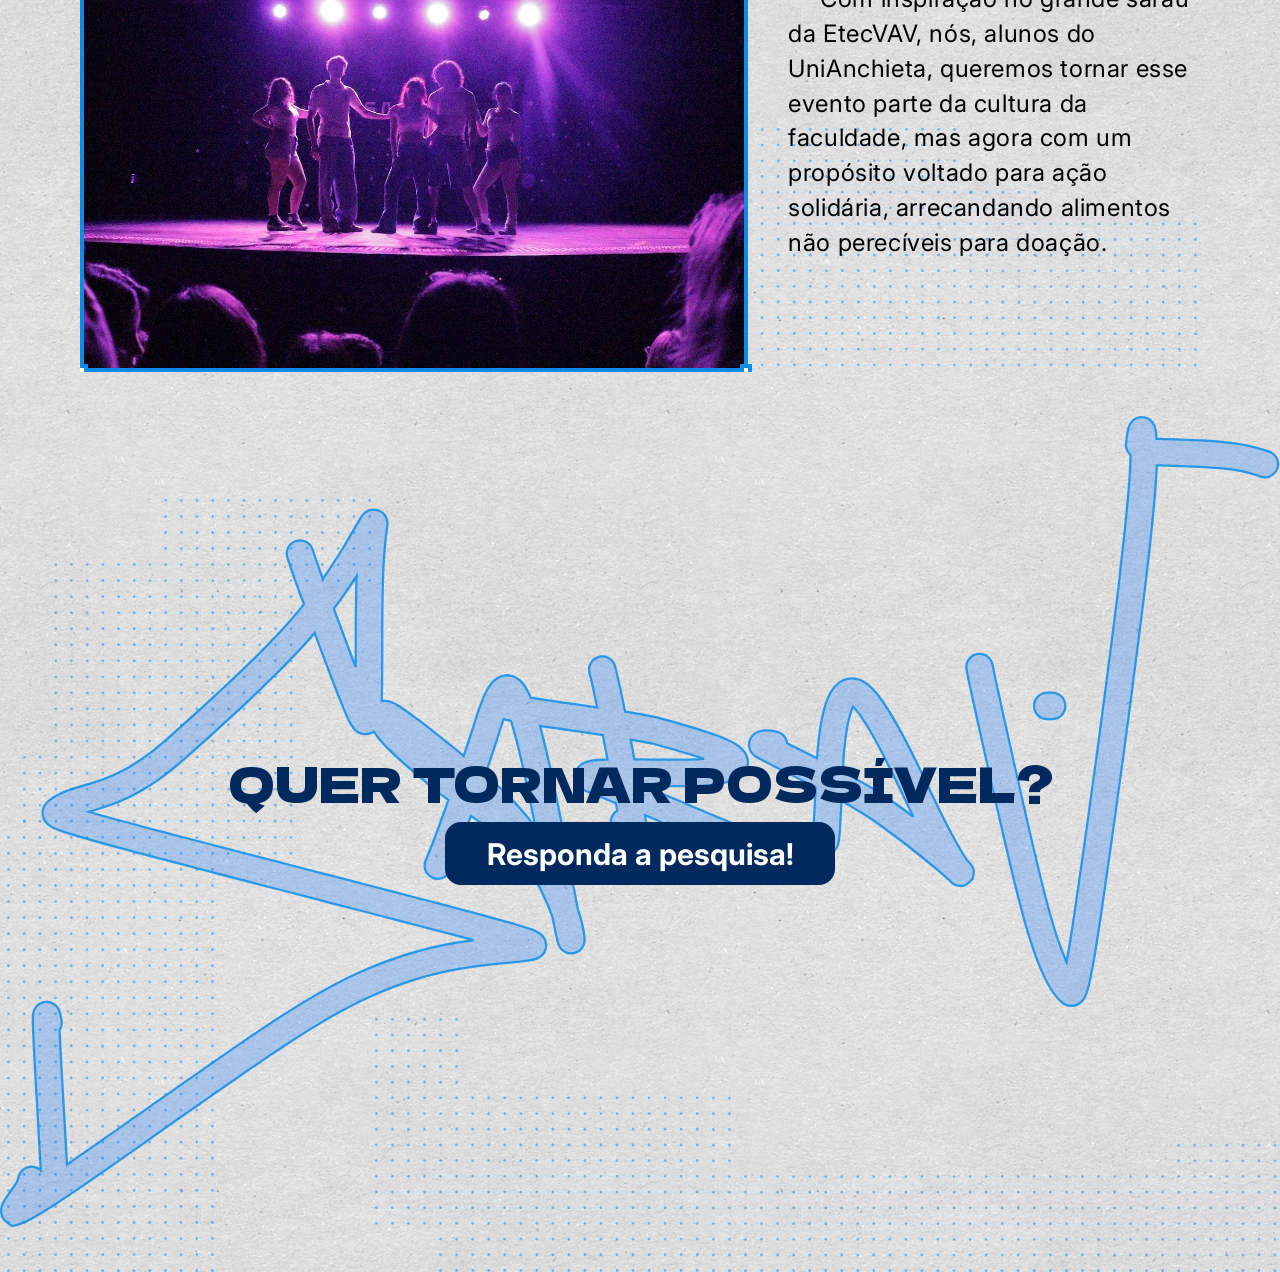
==== commit 183589e2: "Ajuste no overflow quando a tela está virada" ====
--- a/index.html
+++ b/index.html
@@ -7,8 +7,7 @@
     <title>Sarau cultural</title>
 </head>
 <body>
-    <div id="TELAPRETA"><p>Por favor vire a tela.</p></div>
-    <header id="mainHero" class="h-screen md:h-[110vh] w-screen flex flex-col justify-center items-center text-white">
+    <header id="mainHero" class="h-screen md:h-[110vh] w-screen flex flex-col justify-center items-center text-white overflow-hidden">
         <div class="flex flex-col justify-center items-center mb-[5vh]">
             <p class="text-gray-100/55 text-lg md:text-xl 2xl:text-2xl mb-[2vh]">PESQUISA DE APROVAÇÃO</p>
             <div class="text-center">
@@ -21,7 +20,7 @@
             <a href="pesquisa.html" rel="next" class="bg-black rounded-2xl py-[.5em] w-[90vw] md:w-[12em] text-lg 2xl:text-xl font-bold">PESQUISA</a>
         </div>
     </header>
-    <section class="flex flex-col items-center gap-5 mx-10 relative">
+    <section class="flex flex-col items-center gap-5 mx-10 relative overflow-hidden">
         <div data-proporcaox="421" data-proporcaoy="724" id="fotoPessoas" class="lg:absolute border-[#0C8CE9] border-solid border-4 -right-3 -top-10 lg:max-w-[40vw]">
             <div class="quadradinho -top-2 -left-2"></div>
             <div class="quadradinho -top-2 -right-2"></div>
@@ -29,8 +28,8 @@
             <div class="quadradinho -bottom-2 -right-2"></div>
             <img src="static/images/Pessoas.webp" alt="Pessoas em pé de costas assistindo ao sarau">
         </div>
-        <div class="absolute top-[50%] -left-10 -z-1 select-none"><img src="static/images/Dots.svg" aria-disabled="true"></div>
-        <div class="absolute -top-10 right-50 rotate-270 -z-1 select-none"><img src="static/images/Dots.svg" aria-disabled="true"></div>
+        <div class="absolute top-[50%] -left-10 -z-1 select-none contain-paint"><img src="static/images/Dots.svg" aria-disabled="true"></div>
+        <div class="absolute -top-10 right-50 rotate-270 -z-1 select-none contain-paint"><img src="static/images/Dots.svg" aria-disabled="true"></div>
         <div class="flex flex-col gap-3 md:gap-7">
             <h2 class="font-[DelaGothicOne] text-3xl md:text-5xl 2xl:text-6xl text-[#006FFF] tracking-wide">O QUE É?</h2>
             <div class="text-xl md:text-2xl 2xl:text-4xl lg:w-[55%] leading-[145%] tracking-wide ml-6 flex flex-col gap-2">
@@ -45,7 +44,7 @@
             </div>
         </div>
     </section>
-    <section class="flex flex-col lg:flex-row lg:justify-evenly items-center gap-10 mx-10 lg:mx-20 mt-[2vh] lg:mt-[5vh] relative">
+    <section class="flex flex-col lg:flex-row lg:justify-evenly items-center gap-10 mx-10 lg:mx-20 mt-[2vh] lg:mt-[5vh] relative overflow-hidden">
         <div id="fotoDanca" class="relative border-[#0C8CE9] border-solid border-4 h-[95%]">
             <div class="quadradinho -top-2 -left-2"></div>
             <div class="quadradinho -top-2 -right-2"></div>
@@ -53,15 +52,15 @@
             <div class="quadradinho -bottom-2 -right-2"></div>
             <img src="static/images/Danca.webp" alt="Pessoas com o rosto escuro em cima de um palco com luzes roxas atrás">
         </div>  
-        <div class="absolute -top-10 right-50 rotate-90 -z-1 select-none"><img src="static/images/Dots.svg" aria-disabled="true"></div>
+        <div class="absolute -top-10 right-50 rotate-90 -z-1 select-none contain-paint"><img src="static/images/Dots.svg" aria-disabled="true"></div>
         <div class="flex flex-col gap-7 md:text-center lg:text-left lg:mb-20 lg:w-[70%]">
             <h2 class="font-[DelaGothicOne] text-3xl md:text-5xl 2xl:text-6xl md:text-center text-[#006FFF] tracking-wide">OBJETIVO</h2>
             <p class="indent-8 text-xl md:text-2xl 2xl:text-4xl leading-[145%] justify-self-center tracking-wide">Com inspiração no grande sarau da EtecVAV, nós, alunos do UniAnchieta, queremos tornar esse evento parte da cultura da faculdade, mas agora com um propósito voltado para ação solidária, arrecandando alimentos não perecíveis para doação.</p>
         </div>
     </section>
     <footer class="py-10 md:py-auto md:h-screen flex justify-center items-center flex-col gap-4 relative overflow-hidden text-center">
-        <div class="absolute -bottom-[25%] -left-10 -z-1 select-none"><img src="static/images/Dots.svg" aria-disabled="true"></div>
-        <div class="absolute -bottom-[50%] right-50 rotate-270 -z-1 select-none"><img src="static/images/Dots.svg" aria-disabled="true"></div>
+        <div class="absolute -bottom-[25%] -left-10 -z-1 select-none contain-paint"><img src="static/images/Dots.svg" aria-disabled="true"></div>
+        <div class="absolute -bottom-[50%] right-50 rotate-270 -z-1 select-none contain-paint"><img src="static/images/Dots.svg" aria-disabled="true"></div>
         <h1 class="font-[DelaGothicOne] text-4xl md:text-5xl 2xl:text-6xl text-[#00295E]">QUER TORNAR POSSÍVEL?</h1>
         <a href="pesquisa.html" rel="next" class="bg-[#00295E] rounded-2xl py-[.45em] w-[13em] text-2xl md:text-3xl 2xl:text-5xl text-center font-bold text-white">Responda a pesquisa!</a>
     </footer>
--- a/style.css
+++ b/style.css
@@ -1,4 +1,4 @@
-/*! tailwindcss v4.2.1 | MIT License | https://tailwindcss.com */
+/*! tailwindcss v4.2.2 | MIT License | https://tailwindcss.com */
 @layer properties;
 @layer theme, base, components, utilities;
 @layer theme {
@@ -200,6 +200,9 @@
   .-top-10 {
     top: calc(var(--spacing) * -10);
   }
+  .top-0 {
+    top: calc(var(--spacing) * 0);
+  }
   .top-\[50\%\] {
     top: 50%;
   }
@@ -209,6 +212,9 @@
   .-right-3 {
     right: calc(var(--spacing) * -3);
   }
+  .right-0 {
+    right: calc(var(--spacing) * 0);
+  }
   .right-50 {
     right: calc(var(--spacing) * 50);
   }
@@ -221,12 +227,18 @@
   .-bottom-\[50\%\] {
     bottom: calc(50% * -1);
   }
+  .bottom-0 {
+    bottom: calc(var(--spacing) * 0);
+  }
   .-left-2 {
     left: calc(var(--spacing) * -2);
   }
   .-left-10 {
     left: calc(var(--spacing) * -10);
   }
+  .left-0 {
+    left: calc(var(--spacing) * 0);
+  }
   .-z-1 {
     z-index: calc(1 * -1);
   }
@@ -317,6 +329,9 @@
   .rotate-90 {
     rotate: 90deg;
   }
+  .rotate-180 {
+    rotate: 180deg;
+  }
   .rotate-270 {
     rotate: 270deg;
   }
@@ -367,6 +382,12 @@
   }
   .overflow-hidden {
     overflow: hidden;
+  }
+  .overflow-x-clip {
+    overflow-x: clip;
+  }
+  .overflow-x-hidden {
+    overflow-x: hidden;
   }
   .rounded {
     border-radius: 0.25rem;
@@ -527,6 +548,10 @@
     transition-property: color, background-color, border-color, outline-color, text-decoration-color, fill, stroke, --tw-gradient-from, --tw-gradient-via, --tw-gradient-to, opacity, box-shadow, transform, translate, scale, rotate, filter, -webkit-backdrop-filter, backdrop-filter, display, content-visibility, overlay, pointer-events;
     transition-timing-function: var(--tw-ease, var(--default-transition-timing-function));
     transition-duration: var(--tw-duration, var(--default-transition-duration));
+  }
+  .contain-paint {
+    --tw-contain-paint: paint;
+    contain: var(--tw-contain-size,) var(--tw-contain-layout,) var(--tw-contain-paint,) var(--tw-contain-style,);
   }
   .select-none {
     -webkit-user-select: none;
@@ -814,20 +839,6 @@
 #fotoPessoas {
   rotate: 4deg;
 }
-#TELAPRETA {
-  width: 100vw;
-  height: 100vh;
-  background-color: black;
-  color: #fff;
-  position: fixed;
-  top: 0;
-  left: 0;
-  text-align: center;
-  display: none;
-  justify-content: center;
-  align-items: center;
-  z-index: 100;
-}
 @media (width >= 48rem) {
   footer {
     background-size: contain;
@@ -913,6 +924,22 @@
   syntax: "*";
   inherits: false;
   initial-value: solid;
+}
+@property --tw-contain-size {
+  syntax: "*";
+  inherits: false;
+}
+@property --tw-contain-layout {
+  syntax: "*";
+  inherits: false;
+}
+@property --tw-contain-paint {
+  syntax: "*";
+  inherits: false;
+}
+@property --tw-contain-style {
+  syntax: "*";
+  inherits: false;
 }
 @layer properties {
   @supports ((-webkit-hyphens: none) and (not (margin-trim: inline))) or ((-moz-orient: inline) and (not (color:rgb(from red r g b)))) {
@@ -931,6 +958,10 @@
       --tw-font-weight: initial;
       --tw-tracking: initial;
       --tw-outline-style: solid;
-    }
-  }
-}
+      --tw-contain-size: initial;
+      --tw-contain-layout: initial;
+      --tw-contain-paint: initial;
+      --tw-contain-style: initial;
+    }
+  }
+}
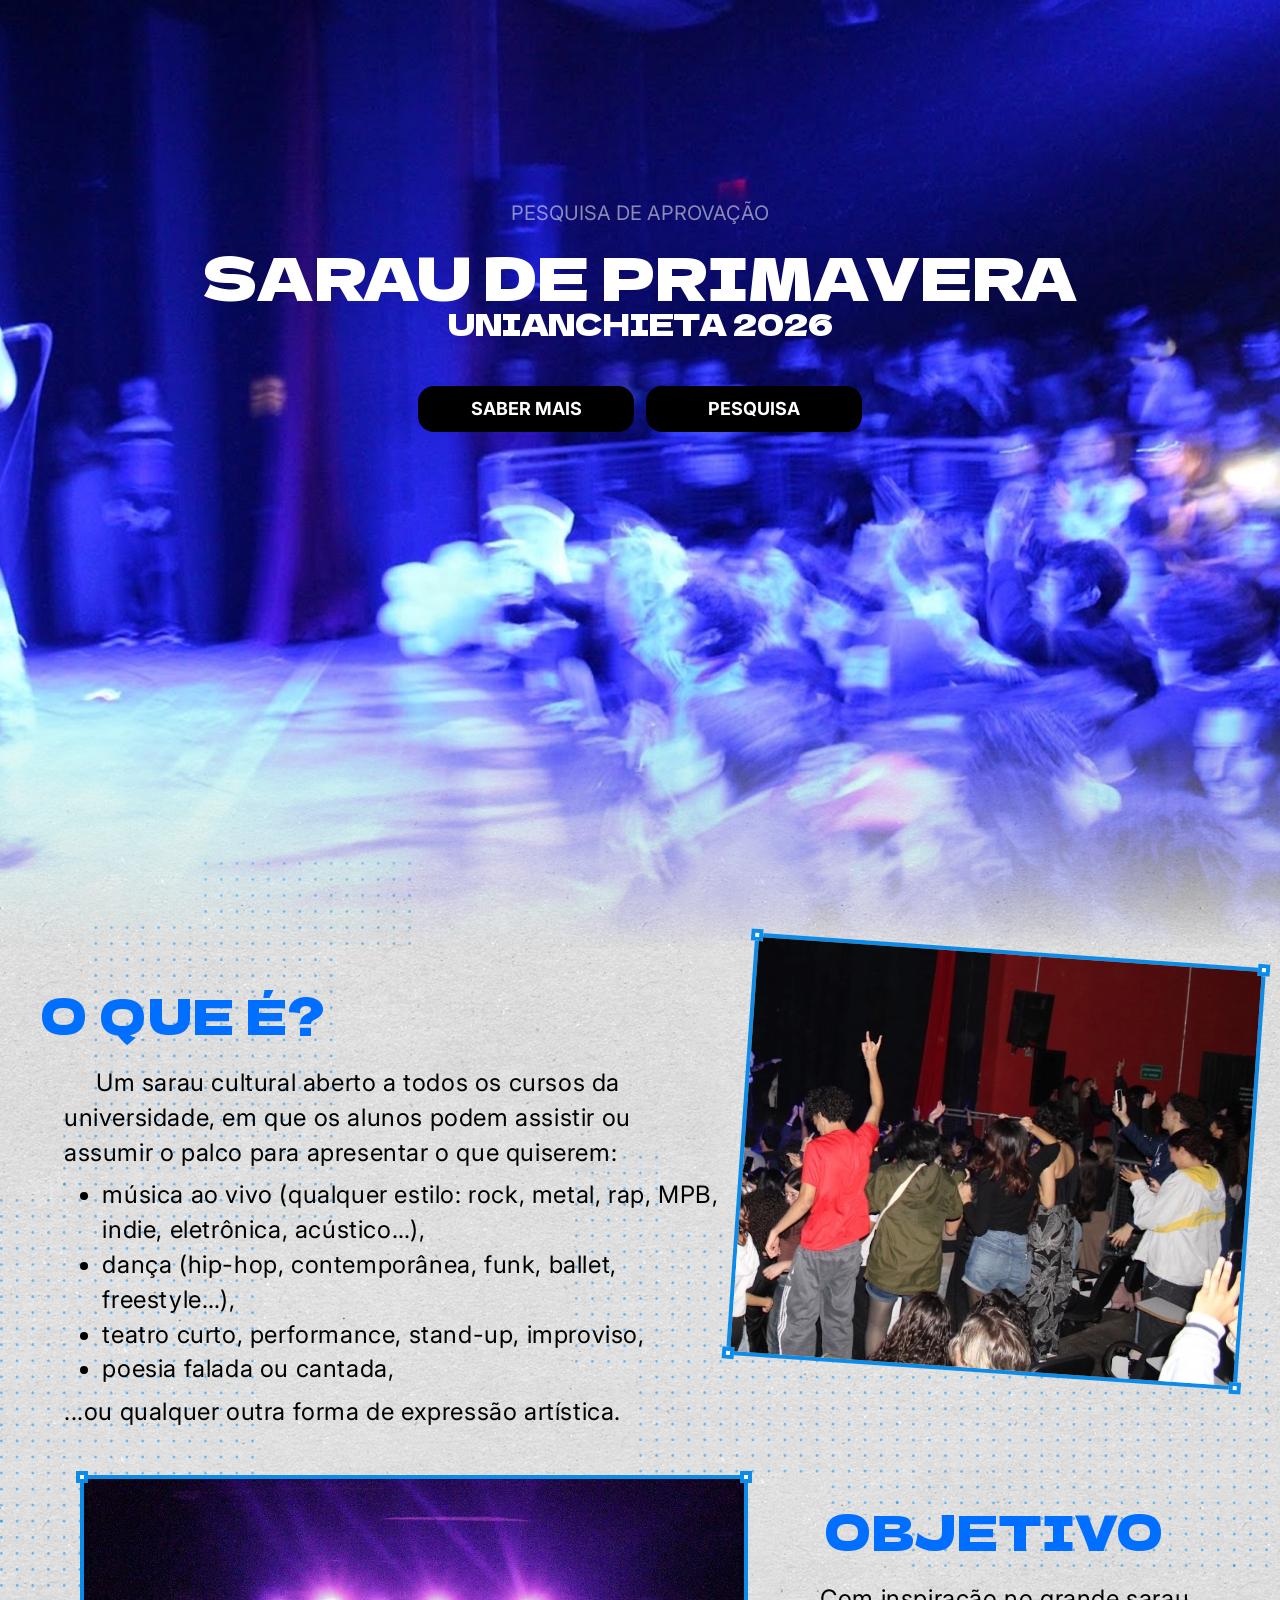
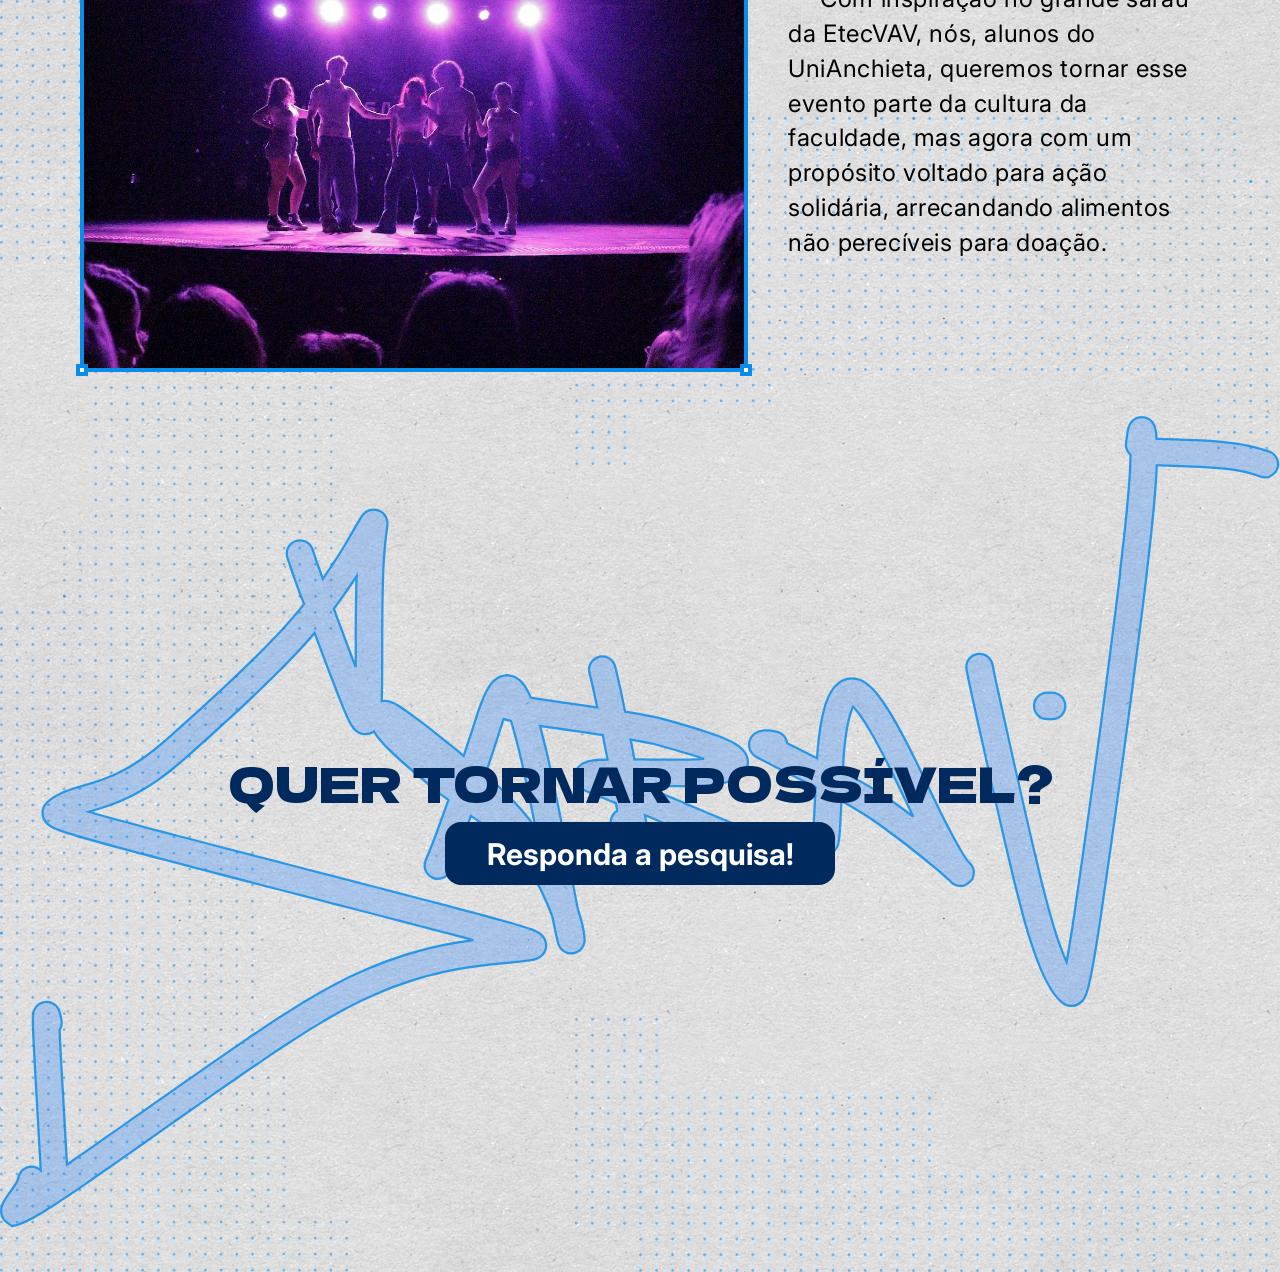
==== commit 3390e07e: "Mais ajustes ao overflow e responsividade" ====
--- a/index.html
+++ b/index.html
@@ -6,7 +6,7 @@
     <link rel="stylesheet" href="style.css">
     <title>Sarau cultural</title>
 </head>
-<body>
+<body class="relative">
     <header id="mainHero" class="h-screen md:h-[110vh] w-screen flex flex-col justify-center items-center text-white overflow-hidden">
         <div class="flex flex-col justify-center items-center mb-[5vh]">
             <p class="text-gray-100/55 text-lg md:text-xl 2xl:text-2xl mb-[2vh]">PESQUISA DE APROVAÇÃO</p>
@@ -20,7 +20,14 @@
             <a href="pesquisa.html" rel="next" class="bg-black rounded-2xl py-[.5em] w-[90vw] md:w-[12em] text-lg 2xl:text-xl font-bold">PESQUISA</a>
         </div>
     </header>
-    <section class="flex flex-col items-center gap-5 mx-10 relative overflow-hidden">
+    <div class="absolute -z-1 select-none w-full h-full top-0 left-0 overflow-hidden" aria-disabled="true">
+        <img class="absolute hidden lg:block top-[30%] right-0 rotate-270" src="static/images/Dots.svg" alt="">
+        <img class="absolute top-[30%] left-0" src="static/images/Dots.svg" alt="">
+        <img class="absolute bottom-[50vh] right-0 rotate-90" src="static/images/Dots.svg" alt="">
+        <img class="absolute -bottom-[50vh] right-0 rotate-270" src="static/images/Dots.svg" alt="">
+        <img class="absolute hidden lg:block bottom-0 left-0" src="static/images/Dots.svg" alt="">
+    </div>
+    <section class="flex flex-col items-center gap-5 mx-10 relative">
         <div data-proporcaox="421" data-proporcaoy="724" id="fotoPessoas" class="lg:absolute border-[#0C8CE9] border-solid border-4 -right-3 -top-10 lg:max-w-[40vw]">
             <div class="quadradinho -top-2 -left-2"></div>
             <div class="quadradinho -top-2 -right-2"></div>
@@ -28,8 +35,6 @@
             <div class="quadradinho -bottom-2 -right-2"></div>
             <img src="static/images/Pessoas.webp" alt="Pessoas em pé de costas assistindo ao sarau">
         </div>
-        <div class="absolute top-[50%] -left-10 -z-1 select-none contain-paint"><img src="static/images/Dots.svg" aria-disabled="true"></div>
-        <div class="absolute -top-10 right-50 rotate-270 -z-1 select-none contain-paint"><img src="static/images/Dots.svg" aria-disabled="true"></div>
         <div class="flex flex-col gap-3 md:gap-7">
             <h2 class="font-[DelaGothicOne] text-3xl md:text-5xl 2xl:text-6xl text-[#006FFF] tracking-wide">O QUE É?</h2>
             <div class="text-xl md:text-2xl 2xl:text-4xl lg:w-[55%] leading-[145%] tracking-wide ml-6 flex flex-col gap-2">
@@ -44,7 +49,7 @@
             </div>
         </div>
     </section>
-    <section class="flex flex-col lg:flex-row lg:justify-evenly items-center gap-10 mx-10 lg:mx-20 mt-[2vh] lg:mt-[5vh] relative overflow-hidden">
+    <section class="flex flex-col lg:flex-row lg:justify-evenly items-center gap-10 mx-10 lg:mx-20 mt-[2vh] lg:mt-[5vh] relative">
         <div id="fotoDanca" class="relative border-[#0C8CE9] border-solid border-4 h-[95%]">
             <div class="quadradinho -top-2 -left-2"></div>
             <div class="quadradinho -top-2 -right-2"></div>
@@ -52,15 +57,12 @@
             <div class="quadradinho -bottom-2 -right-2"></div>
             <img src="static/images/Danca.webp" alt="Pessoas com o rosto escuro em cima de um palco com luzes roxas atrás">
         </div>  
-        <div class="absolute -top-10 right-50 rotate-90 -z-1 select-none contain-paint"><img src="static/images/Dots.svg" aria-disabled="true"></div>
         <div class="flex flex-col gap-7 md:text-center lg:text-left lg:mb-20 lg:w-[70%]">
             <h2 class="font-[DelaGothicOne] text-3xl md:text-5xl 2xl:text-6xl md:text-center text-[#006FFF] tracking-wide">OBJETIVO</h2>
             <p class="indent-8 text-xl md:text-2xl 2xl:text-4xl leading-[145%] justify-self-center tracking-wide">Com inspiração no grande sarau da EtecVAV, nós, alunos do UniAnchieta, queremos tornar esse evento parte da cultura da faculdade, mas agora com um propósito voltado para ação solidária, arrecandando alimentos não perecíveis para doação.</p>
         </div>
     </section>
     <footer class="py-10 md:py-auto md:h-screen flex justify-center items-center flex-col gap-4 relative overflow-hidden text-center">
-        <div class="absolute -bottom-[25%] -left-10 -z-1 select-none contain-paint"><img src="static/images/Dots.svg" aria-disabled="true"></div>
-        <div class="absolute -bottom-[50%] right-50 rotate-270 -z-1 select-none contain-paint"><img src="static/images/Dots.svg" aria-disabled="true"></div>
         <h1 class="font-[DelaGothicOne] text-4xl md:text-5xl 2xl:text-6xl text-[#00295E]">QUER TORNAR POSSÍVEL?</h1>
         <a href="pesquisa.html" rel="next" class="bg-[#00295E] rounded-2xl py-[.45em] w-[13em] text-2xl md:text-3xl 2xl:text-5xl text-center font-bold text-white">Responda a pesquisa!</a>
     </footer>
--- a/style.css
+++ b/style.css
@@ -8,6 +8,8 @@
     --font-mono: ui-monospace, SFMono-Regular, Menlo, Monaco, Consolas, "Liberation Mono",
       "Courier New", monospace;
     --color-red-600: oklch(57.7% 0.245 27.325);
+    --color-pink-400: oklch(71.8% 0.202 349.761);
+    --color-pink-500: oklch(65.6% 0.241 354.308);
     --color-gray-100: oklch(96.7% 0.003 264.542);
     --color-black: #000;
     --color-white: #fff;
@@ -188,24 +190,66 @@
   }
 }
 @layer utilities {
+  .pointer-events-none {
+    pointer-events: none;
+  }
   .absolute {
     position: absolute;
   }
+  .fixed {
+    position: fixed;
+  }
   .relative {
     position: relative;
   }
+  .static {
+    position: static;
+  }
   .-top-2 {
     top: calc(var(--spacing) * -2);
   }
   .-top-10 {
     top: calc(var(--spacing) * -10);
   }
+  .-top-20 {
+    top: calc(var(--spacing) * -20);
+  }
+  .-top-50 {
+    top: calc(var(--spacing) * -50);
+  }
   .top-0 {
     top: calc(var(--spacing) * 0);
   }
+  .top-30 {
+    top: calc(var(--spacing) * 30);
+  }
+  .top-50 {
+    top: calc(var(--spacing) * 50);
+  }
+  .top-\[10vh\] {
+    top: 10vh;
+  }
+  .top-\[25\%\] {
+    top: 25%;
+  }
+  .top-\[30\%\] {
+    top: 30%;
+  }
   .top-\[50\%\] {
     top: 50%;
   }
+  .top-\[50vh\] {
+    top: 50vh;
+  }
+  .top-\[150\%\] {
+    top: 150%;
+  }
+  .top-\[200\%\] {
+    top: 200%;
+  }
+  .top-full {
+    top: 100%;
+  }
   .-right-2 {
     right: calc(var(--spacing) * -2);
   }
@@ -215,21 +259,45 @@
   .right-0 {
     right: calc(var(--spacing) * 0);
   }
+  .right-20 {
+    right: calc(var(--spacing) * 20);
+  }
   .right-50 {
     right: calc(var(--spacing) * 50);
   }
+  .right-80 {
+    right: calc(var(--spacing) * 80);
+  }
   .-bottom-2 {
     bottom: calc(var(--spacing) * -2);
   }
+  .-bottom-25 {
+    bottom: calc(var(--spacing) * -25);
+  }
+  .-bottom-\[10\%\] {
+    bottom: calc(10% * -1);
+  }
+  .-bottom-\[10vh\] {
+    bottom: calc(10vh * -1);
+  }
   .-bottom-\[25\%\] {
     bottom: calc(25% * -1);
   }
   .-bottom-\[50\%\] {
     bottom: calc(50% * -1);
   }
+  .-bottom-\[50vh\] {
+    bottom: calc(50vh * -1);
+  }
   .bottom-0 {
     bottom: calc(var(--spacing) * 0);
   }
+  .bottom-25 {
+    bottom: calc(var(--spacing) * 25);
+  }
+  .bottom-\[50vh\] {
+    bottom: 50vh;
+  }
   .-left-2 {
     left: calc(var(--spacing) * -2);
   }
@@ -242,6 +310,9 @@
   .-z-1 {
     z-index: calc(1 * -1);
   }
+  .z-1 {
+    z-index: 1;
+  }
   .mx-10 {
     margin-inline: calc(var(--spacing) * 10);
   }
@@ -293,6 +364,18 @@
   .h-\[95\%\] {
     height: 95%;
   }
+  .h-\[100\%\] {
+    height: 100%;
+  }
+  .h-\[200\%\] {
+    height: 200%;
+  }
+  .h-\[300\%\] {
+    height: 300%;
+  }
+  .h-full {
+    height: 100%;
+  }
   .h-screen {
     height: 100vh;
   }
@@ -311,6 +394,12 @@
   .w-\[95\%\] {
     width: 95%;
   }
+  .w-\[100\%\] {
+    width: 100%;
+  }
+  .w-full {
+    width: 100%;
+  }
   .w-screen {
     width: 100vw;
   }
@@ -326,6 +415,14 @@
   .border-collapse {
     border-collapse: collapse;
   }
+  .-translate-x-full {
+    --tw-translate-x: -100%;
+    translate: var(--tw-translate-x) var(--tw-translate-y);
+  }
+  .translate-x-full {
+    --tw-translate-x: 100%;
+    translate: var(--tw-translate-x) var(--tw-translate-y);
+  }
   .rotate-90 {
     rotate: 90deg;
   }
@@ -382,12 +479,6 @@
   }
   .overflow-hidden {
     overflow: hidden;
-  }
-  .overflow-x-clip {
-    overflow-x: clip;
-  }
-  .overflow-x-hidden {
-    overflow-x: hidden;
   }
   .rounded {
     border-radius: 0.25rem;
@@ -425,6 +516,12 @@
   }
   .bg-black {
     background-color: var(--color-black);
+  }
+  .bg-pink-400 {
+    background-color: var(--color-pink-400);
+  }
+  .bg-pink-500 {
+    background-color: var(--color-pink-500);
   }
   .bg-linear-to-b {
     --tw-gradient-position: to bottom;
@@ -432,6 +529,9 @@
       --tw-gradient-position: to bottom in oklab;
     }
     background-image: linear-gradient(var(--tw-gradient-stops));
+  }
+  .bg-\[url\(\'static\/images\/Dots\.svg\'\)\] {
+    background-image: url('static/images/Dots.svg');
   }
   .from-\[\#0C8CE9\] {
     --tw-gradient-from: #0C8CE9;
@@ -861,6 +961,21 @@
   color: rgb(119, 119, 119);
   transition: .2s;
 }
+@property --tw-translate-x {
+  syntax: "*";
+  inherits: false;
+  initial-value: 0;
+}
+@property --tw-translate-y {
+  syntax: "*";
+  inherits: false;
+  initial-value: 0;
+}
+@property --tw-translate-z {
+  syntax: "*";
+  inherits: false;
+  initial-value: 0;
+}
 @property --tw-border-style {
   syntax: "*";
   inherits: false;
@@ -944,6 +1059,9 @@
 @layer properties {
   @supports ((-webkit-hyphens: none) and (not (margin-trim: inline))) or ((-moz-orient: inline) and (not (color:rgb(from red r g b)))) {
     *, ::before, ::after, ::backdrop {
+      --tw-translate-x: 0;
+      --tw-translate-y: 0;
+      --tw-translate-z: 0;
       --tw-border-style: solid;
       --tw-gradient-position: initial;
       --tw-gradient-from: #0000;
